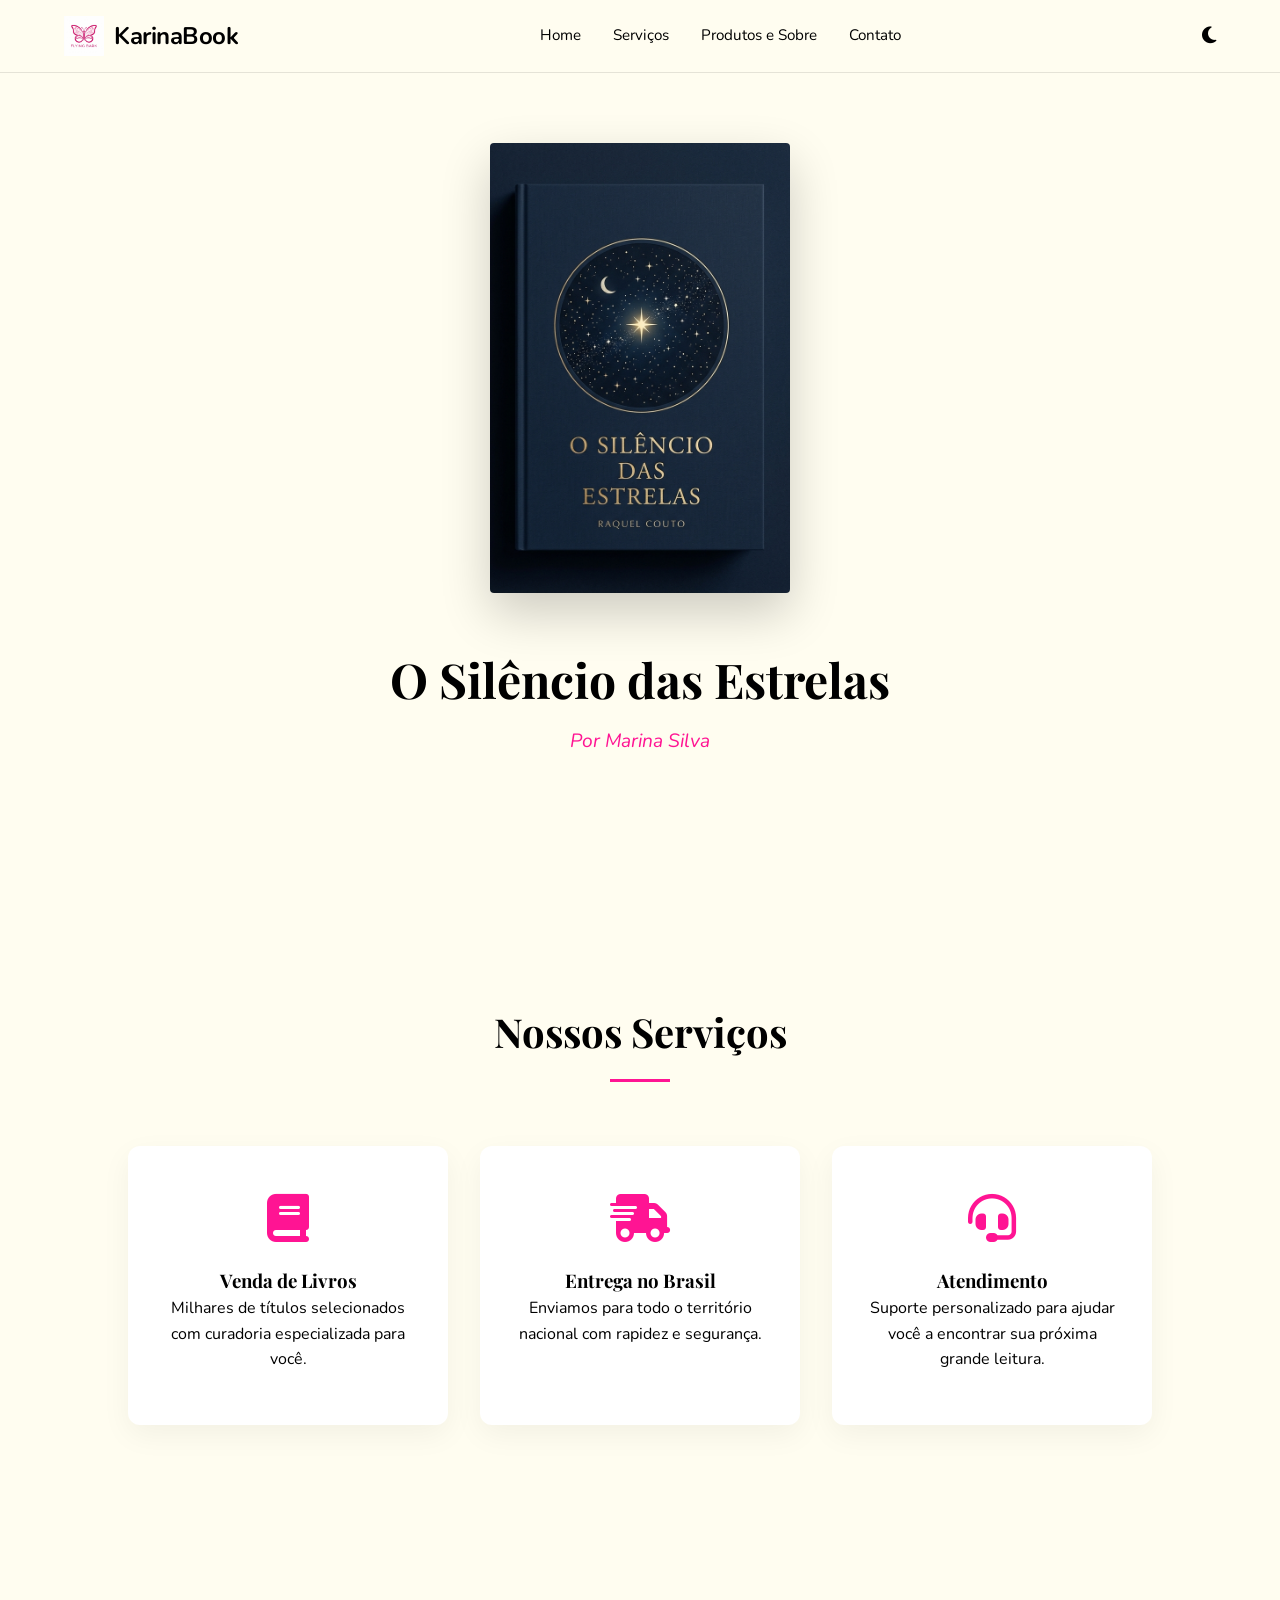
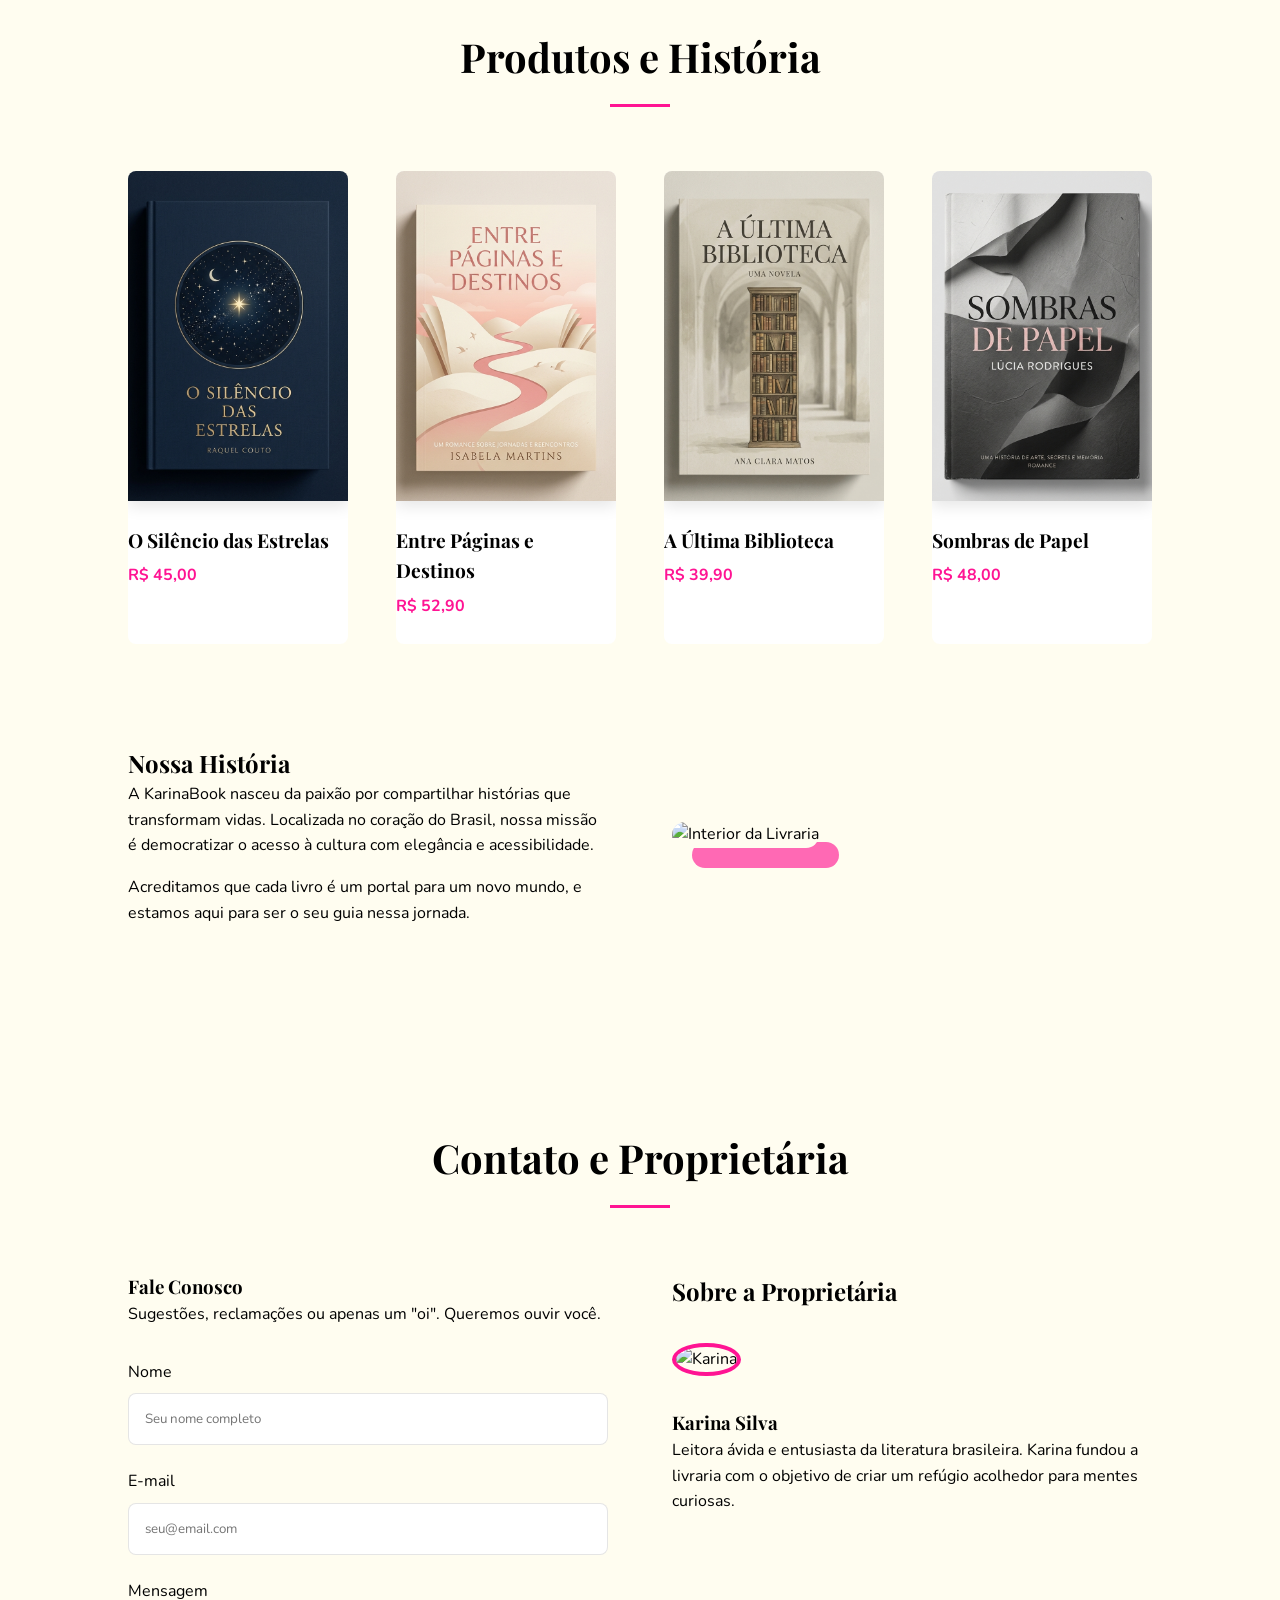
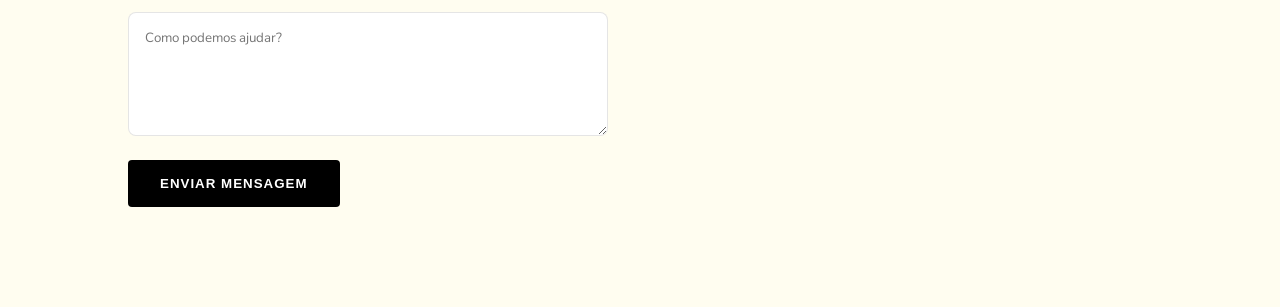
==== index.html @ b22f172f "Salvamento do site" ====
<!DOCTYPE html>
<html lang="pt-br" data-theme="light">
<head>
    <meta charset="UTF-8">
    <meta name="viewport" content="width=device-width, initial-scale=1.0">
    <title>KarinaBook | Sua Livraria Online</title>
    <meta name="description" content="KarinaBook - A livraria online mais elegante e acessível do Brasil. Navegação intuitiva, design moderno e as melhores leituras.">
    <link rel="stylesheet" href="style.css">
    <!-- Font Awesome for icons -->
    <link rel="stylesheet" href="https://cdnjs.cloudflare.com/ajax/libs/font-awesome/6.4.0/css/all.min.css">
</head>
<body>

    <header>
        <div class="logo">
            <img src="images/logo.png" alt="KarinaBook Logo">
            <span>KarinaBook</span>
        </div>
        
        <nav>
            <ul>
                <li><a href="#home">Home</a></li>
                <li><a href="#servicos">Serviços</a></li>
                <li><a href="#produtos">Produtos e Sobre</a></li>
                <li><a href="#contato">Contato</a></li>
            </ul>
        </nav>

        <div class="nav-controls">
            <button id="theme-toggle" title="Alternar Modo Escuro/Claro">
                <i class="fas fa-moon"></i>
            </button>
            <button class="mobile-menu-btn">
                <i class="fas fa-bars"></i>
            </button>
        </div>
    </header>

    <main>
        <!-- Home / Hero Section -->
        <section id="home" class="hero">
            <div class="showcase-container">
                <div class="book-3d" id="book-element">
                    <div class="book-face front">
                        <img src="images/book1.png" alt="Livro em Destaque" id="showcase-img">
                    </div>
                    <div class="book-face back">
                        <!-- Shared back image or same as front -->
                        <img src="images/book1.png" alt="Parte de trás do livro" id="showcase-img-back">
                    </div>
                </div>
            </div>
            <div class="book-info" id="book-info">
                <h1 id="book-title">O Silêncio das Estrelas</h1>
                <p id="book-author">Por Marina Silva</p>
            </div>
        </section>

        <!-- Services Section -->
        <section id="servicos">
            <h2 class="section-title">Nossos Serviços</h2>
            <div class="services-grid">
                <div class="service-card">
                    <i class="fas fa-book"></i>
                    <h3>Venda de Livros</h3>
                    <p>Milhares de títulos selecionados com curadoria especializada para você.</p>
                </div>
                <div class="service-card">
                    <i class="fas fa-truck-fast"></i>
                    <h3>Entrega no Brasil</h3>
                    <p>Enviamos para todo o território nacional com rapidez e segurança.</p>
                </div>
                <div class="service-card">
                    <i class="fas fa-headset"></i>
                    <h3>Atendimento</h3>
                    <p>Suporte personalizado para ajudar você a encontrar sua próxima grande leitura.</p>
                </div>
            </div>
        </section>

        <!-- Products & About Section -->
        <section id="produtos">
            <h2 class="section-title">Produtos e História</h2>
            
            <div class="products-grid">
                <div class="product-card">
                    <div class="product-img">
                        <img src="images/book1.png" alt="Livro 1">
                    </div>
                    <div class="product-details">
                        <h3>O Silêncio das Estrelas</h3>
                        <p class="price">R$ 45,00</p>
                    </div>
                </div>
                <div class="product-card">
                    <div class="product-img">
                        <img src="images/book2.png" alt="Livro 2">
                    </div>
                    <div class="product-details">
                        <h3>Entre Páginas e Destinos</h3>
                        <p class="price">R$ 52,90</p>
                    </div>
                </div>
                <div class="product-card">
                    <div class="product-img">
                        <img src="images/book3.png" alt="Livro 3">
                    </div>
                    <div class="product-details">
                        <h3>A Última Biblioteca</h3>
                        <p class="price">R$ 39,90</p>
                    </div>
                </div>
                <div class="product-card">
                    <div class="product-img">
                        <img src="images/book4.png" alt="Livro 4">
                    </div>
                    <div class="product-details">
                        <h3>Sombras de Papel</h3>
                        <p class="price">R$ 48,00</p>
                    </div>
                </div>
            </div>

            <div class="about-container" style="margin-top: 100px;">
                <div class="about-text">
                    <h2 class="heading-font">Nossa História</h2>
                    <p>A KarinaBook nasceu da paixão por compartilhar histórias que transformam vidas. Localizada no coração do Brasil, nossa missão é democratizar o acesso à cultura com elegância e acessibilidade.</p>
                    <p style="margin-top: 1rem;">Acreditamos que cada livro é um portal para um novo mundo, e estamos aqui para ser o seu guia nessa jornada.</p>
                </div>
                <div class="about-img">
                    <img src="https://images.unsplash.com/photo-1507842217343-583bb7270b66?auto=format&fit=crop&q=80&w=800" alt="Interior da Livraria">
                </div>
            </div>
        </section>

        <!-- Contact Section -->
        <section id="contato">
            <h2 class="section-title">Contato e Proprietária</h2>
            <div class="contact-container">
                <div class="contact-form">
                    <h3>Fale Conosco</h3>
                    <p style="margin-bottom: 2rem;">Sugestões, reclamações ou apenas um "oi". Queremos ouvir você.</p>
                    <form action="#">
                        <div class="form-group">
                            <label for="name">Nome</label>
                            <input type="text" id="name" placeholder="Seu nome completo" required>
                        </div>
                        <div class="form-group">
                            <label for="email">E-mail</label>
                            <input type="email" id="email" placeholder="seu@email.com" required>
                        </div>
                        <div class="form-group">
                            <label for="message">Mensagem</label>
                            <textarea id="message" rows="5" placeholder="Como podemos ajudar?" required></textarea>
                        </div>
                        <button type="submit" class="btn-submit">Enviar Mensagem</button>
                    </form>
                </div>
                <div class="owner-bio">
                    <h2 class="heading-font">Sobre a Proprietária</h2>
                    <div style="margin: 2rem 0;">
                        <img src="https://images.unsplash.com/photo-1494790108377-be9c29b29330?auto=format&fit=crop&q=80&w=300" alt="Karina" style="width: 150px; height: 150px; border-radius: 50%; object-fit: cover; border: 4px solid var(--primary-pink);">
                    </div>
                    <h3>Karina Silva</h3>
                    <p>Leitora ávida e entusiasta da literatura brasileira. Karina fundou a livraria com o objetivo de criar um refúgio acolhedor para mentes curiosas.</p>
                </div>
            </div>
        </section>
    </main>

    <!-- Mobile Navigation Bottom -->
    <nav class="mobile-nav-bottom">
        <ul>
            <li><a href="#home"><i class="fas fa-home"></i><span>Home</span></a></li>
            <li><a href="#servicos"><i class="fas fa-concierge-bell"></i><span>Serviços</span></a></li>
            <li><a href="#produtos"><i class="fas fa-shopping-bag"></i><span>Produtos</span></a></li>
            <li><a href="#contato"><i class="fas fa-envelope"></i><span>Contato</span></a></li>
        </ul>
    </nav>

    <script src="script.js"></script>
</body>
</html>
---- style.css ----
@import url('https://fonts.googleapis.com/css2?family=Nunito:wght@300;400;600;700&family=Playfair+Display:ital,wght@0,400;0,700;1,400&display=swap');

:root {
    /* Light Theme (Default) */
    --bg-color: #FFFDF0;
    --text-color: #000000;
    --primary-pink: #FF1493;
    --secondary-pink: #FF69B4;
    --accent-color: var(--primary-pink);
    --card-bg: #ffffff;
    --nav-bg: rgba(255, 253, 240, 0.9);
    --border-color: rgba(0, 0, 0, 0.1);
    
    --font-heading: 'Playfair Display', serif;
    --font-body: 'Nunito', sans-serif;
    
    --transition-speed: 0.3s;
}

[data-theme="dark"] {
    --bg-color: #121212;
    --text-color: #f5f5f5;
    --primary-pink: #FF69B4; /* Swapped or softened for dark */
    --secondary-pink: #FF1493;
    --card-bg: #1e1e1e;
    --nav-bg: rgba(18, 18, 18, 0.9);
    --border-color: rgba(255, 255, 255, 0.1);
}

* {
    margin: 0;
    padding: 0;
    box-sizing: border-box;
}

html {
    scroll-behavior: smooth;
}

body {
    background-color: var(--bg-color);
    color: var(--text-color);
    font-family: var(--font-body);
    transition: background-color var(--transition-speed), color var(--transition-speed);
    line-height: 1.6;
    overflow-x: hidden;
}

h1, h2, h3, .heading-font {
    font-family: var(--font-heading);
}

a {
    text-decoration: none;
    color: inherit;
    transition: color var(--transition-speed);
}

ul {
    list-style: none;
}

/* Header & Navigation */
header {
    position: fixed;
    top: 0;
    left: 0;
    width: 100%;
    z-index: 1000;
    background-color: var(--nav-bg);
    backdrop-filter: blur(10px);
    border-bottom: 1px solid var(--border-color);
    display: flex;
    justify-content: space-between;
    align-items: center;
    padding: 1rem 5%;
}

.logo {
    display: flex;
    align-items: center;
    gap: 10px;
}

.logo img {
    height: 40px;
}

.logo span {
    font-size: 1.5rem;
    font-weight: 700;
    letter-spacing: -0.5px;
}

nav ul {
    display: flex;
    gap: 2rem;
}

nav ul li a {
    font-size: 0.95rem;
    font-weight: 400;
    position: relative;
}

nav ul li a::after {
    content: '';
    position: absolute;
    bottom: -5px;
    left: 0;
    width: 0;
    height: 2px;
    background-color: var(--primary-pink);
    transition: width var(--transition-speed);
}

nav ul li a:hover {
    color: var(--primary-pink);
}

nav ul li a:hover::after {
    width: 100%;
}

.nav-controls {
    display: flex;
    align-items: center;
    gap: 1.5rem;
}

#theme-toggle {
    background: none;
    border: none;
    cursor: pointer;
    font-size: 1.2rem;
    color: var(--text-color);
    display: flex;
    align-items: center;
    justify-content: center;
    transition: transform 0.3s;
}

#theme-toggle:hover {
    transform: rotate(20deg);
}

/* Hero Section / 360 Showcase */
.hero {
    height: 100vh;
    display: flex;
    flex-direction: column;
    justify-content: center;
    align-items: center;
    padding: 0 5%;
    position: relative;
    overflow: hidden;
}

.showcase-container {
    perspective: 1200px;
    width: 300px;
    height: 450px;
    position: relative;
    margin-bottom: 3rem;
    display: flex;
    justify-content: center;
    align-items: center;
}

.book-3d {
    width: 100%;
    height: 100%;
    position: relative;
    transform-style: preserve-3d;
    transition: transform 4s cubic-bezier(0.4, 0, 0.2, 1);
}

.book-3d.rotating {
    transform: rotateY(360deg);
}

.book-face {
    position: absolute;
    width: 100%;
    height: 100%;
    backface-visibility: hidden;
    left: 0;
    top: 0;
    box-shadow: 0 20px 50px rgba(0,0,0,0.2);
    border-radius: 4px;
    overflow: hidden;
}

.book-face.front {
    transform: rotateY(0deg);
}

.book-face.back {
    transform: rotateY(180deg);
}

.book-face img {
    width: 100%;
    height: 100%;
    object-fit: cover;
}

.book-info {
    text-align: center;
    opacity: 0;
    transform: translateY(20px);
    transition: opacity 0.8s, transform 0.8s;
}

.book-info.active {
    opacity: 1;
    transform: translateY(0);
}

.book-info h1 {
    font-size: 3rem;
    margin-bottom: 0.5rem;
}

.book-info p {
    font-size: 1.2rem;
    font-style: italic;
    color: var(--primary-pink);
}

/* Sections General */
section {
    padding: 100px 10%;
}

.section-title {
    text-align: center;
    font-size: 2.5rem;
    margin-bottom: 4rem;
    position: relative;
}

.section-title::after {
    content: '';
    display: block;
    width: 60px;
    height: 3px;
    background-color: var(--primary-pink);
    margin: 15px auto 0;
}

/* Services */
.services-grid {
    display: grid;
    grid-template-columns: repeat(auto-fit, minmax(280px, 1fr));
    gap: 2rem;
}

.service-card {
    background-color: var(--card-bg);
    padding: 3rem 2rem;
    text-align: center;
    border-radius: 12px;
    box-shadow: 0 10px 30px rgba(0,0,0,0.05);
    transition: transform 0.3s, box-shadow 0.3s;
    border-bottom: 4px solid transparent;
}

.service-card:hover {
    transform: translateY(-10px);
    border-color: var(--primary-pink);
    box-shadow: 0 20px 40px rgba(0,0,0,0.1);
}

.service-card i {
    font-size: 3rem;
    color: var(--primary-pink);
    margin-bottom: 1.5rem;
}

/* Products */
.products-grid {
    display: grid;
    grid-template-columns: repeat(auto-fit, minmax(220px, 1fr));
    gap: 3rem;
}

.product-card {
    background-color: var(--card-bg);
    border-radius: 8px;
    overflow: hidden;
    transition: transform 0.3s;
}

.product-card:hover {
    transform: scale(1.03);
}

.product-img {
    aspect-ratio: 2/3;
    overflow: hidden;
    box-shadow: 0 5px 15px rgba(0,0,0,0.1);
}

.product-img img {
    width: 100%;
    height: 100%;
    object-fit: cover;
}

.product-details {
    padding: 1.5rem 0;
}

.product-details h3 {
    font-size: 1.2rem;
    margin-bottom: 0.5rem;
}

.product-details .price {
    font-weight: 700;
    color: var(--primary-pink);
}

/* About & Bio */
.about-container {
    display: flex;
    align-items: center;
    gap: 4rem;
    flex-wrap: wrap;
}

.about-text {
    flex: 1;
    min-width: 300px;
}

.about-img {
    flex: 1;
    min-width: 300px;
}

.about-img img {
    width: 100%;
    border-radius: 20px;
    box-shadow: 20px 20px 0 var(--secondary-pink);
}

/* Contact */
.contact-container {
    display: grid;
    grid-template-columns: 1fr 1fr;
    gap: 4rem;
}

form {
    display: flex;
    flex-direction: column;
    gap: 1.5rem;
}

.form-group {
    display: flex;
    flex-direction: column;
    gap: 0.5rem;
}

input, textarea {
    padding: 1rem;
    border: 1px solid var(--border-color);
    background-color: var(--card-bg);
    color: var(--text-color);
    border-radius: 8px;
    font-family: inherit;
    transition: border-color 0.3s;
}

input:focus, textarea:focus {
    outline: none;
    border-color: var(--primary-pink);
}

.btn-submit {
    background-color: #000;
    color: #fff;
    padding: 1rem 2rem;
    border: none;
    border-radius: 4px;
    cursor: pointer;
    font-weight: 600;
    text-transform: uppercase;
    letter-spacing: 1px;
    transition: background-color 0.3s;
    align-self: flex-start;
}

[data-theme="dark"] .btn-submit {
    background-color: var(--primary-pink);
}

.btn-submit:hover {
    background-color: var(--primary-pink);
}

/* Mobile Nav */
.mobile-menu-btn {
    display: none;
    background: none;
    border: none;
    font-size: 1.5rem;
    color: var(--text-color);
    cursor: pointer;
}

.mobile-nav-bottom {
    display: none;
    position: fixed;
    bottom: 0;
    left: 0;
    width: 100%;
    background-color: var(--nav-bg);
    backdrop-filter: blur(10px);
    border-top: 1px solid var(--border-color);
    z-index: 1000;
    padding: 0.8rem 0;
}

.mobile-nav-bottom ul {
    display: flex;
    justify-content: space-around;
    align-items: center;
}

.mobile-nav-bottom ul li a {
    display: flex;
    flex-direction: column;
    align-items: center;
    font-size: 0.7rem;
    gap: 4px;
}

.mobile-nav-bottom ul li a i {
    font-size: 1.2rem;
}

@media (max-width: 768px) {
    header {
        padding: 0.8rem 5%;
    }
    
    nav {
        display: none;
    }
    
    .mobile-menu-btn {
        display: block;
    }
    
    .mobile-nav-bottom {
        display: block;
    }
    
    section {
        padding: 60px 5%;
    }
    
    .section-title {
        font-size: 2rem;
    }
    
    .hero {
        padding-bottom: 100px;
    }
    
    .book-info h1 {
        font-size: 2rem;
    }
    
    .contact-container {
        grid-template-columns: 1fr;
    }
}
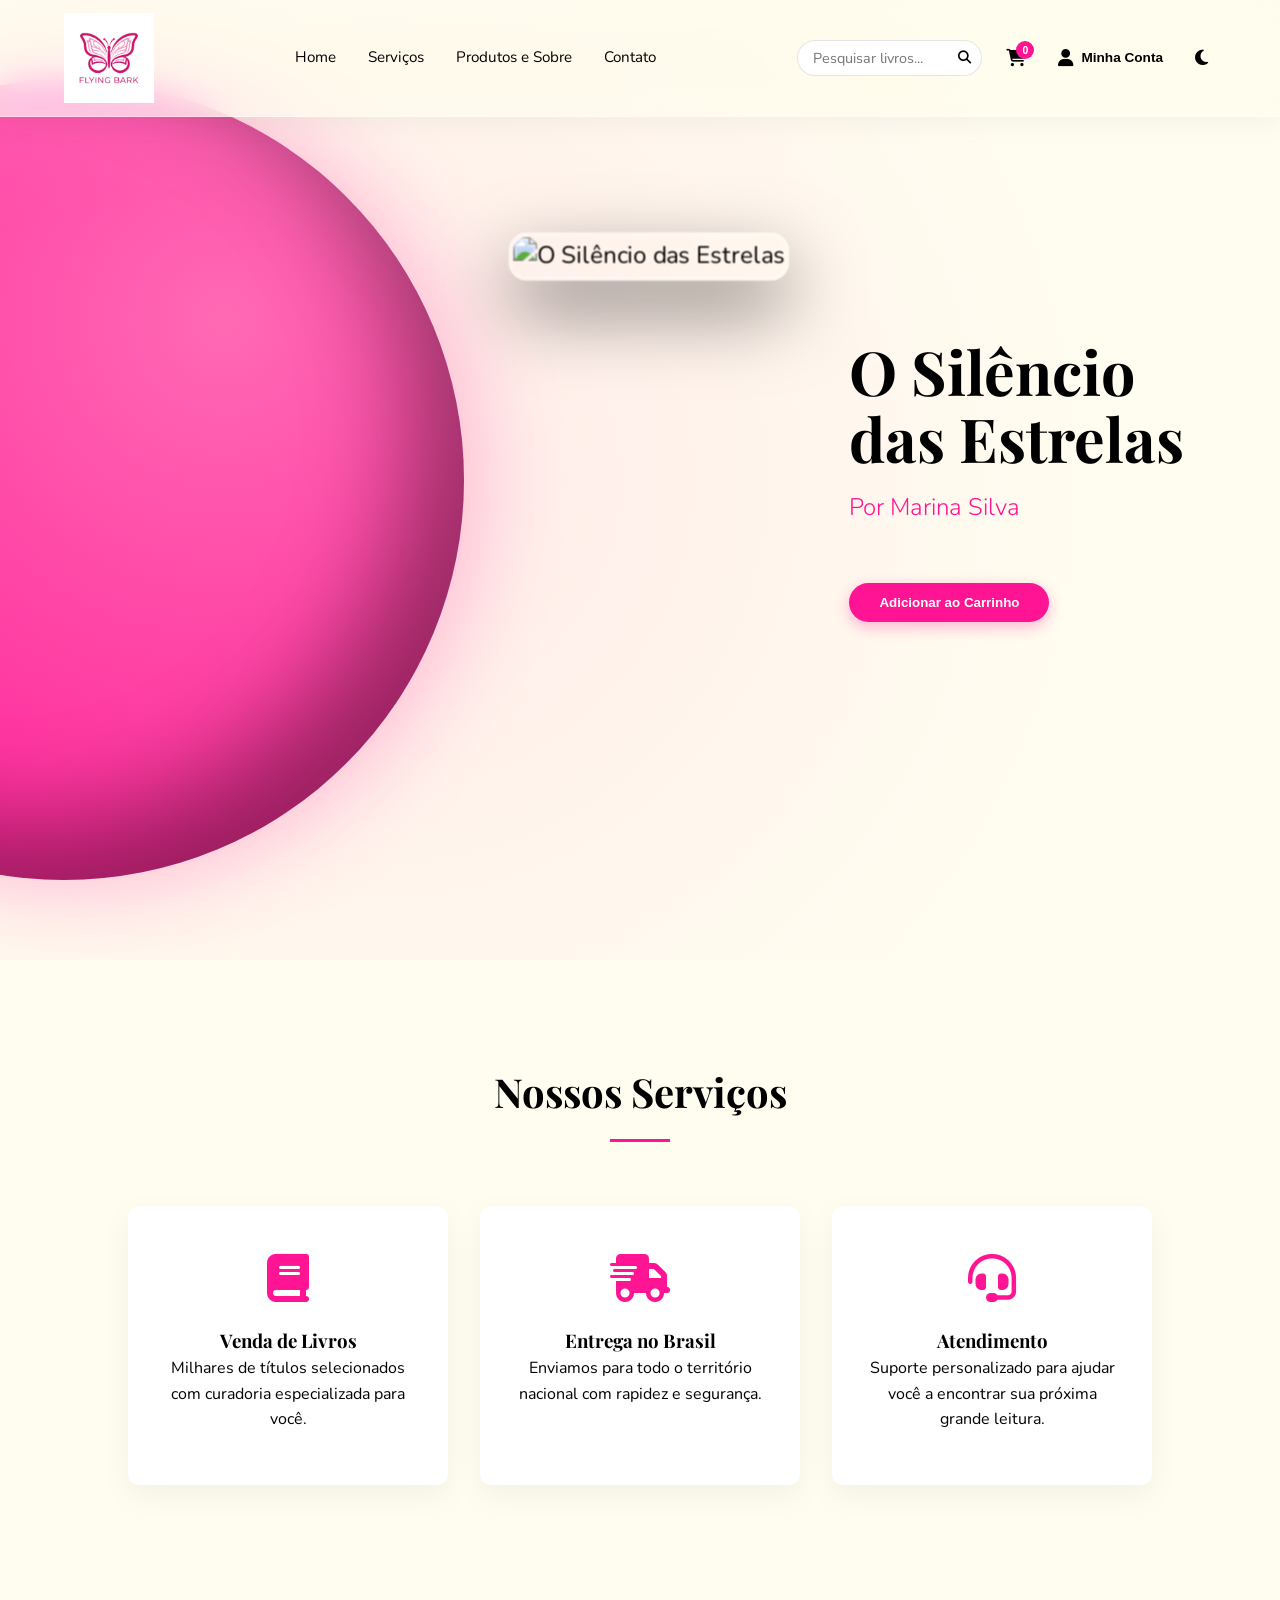
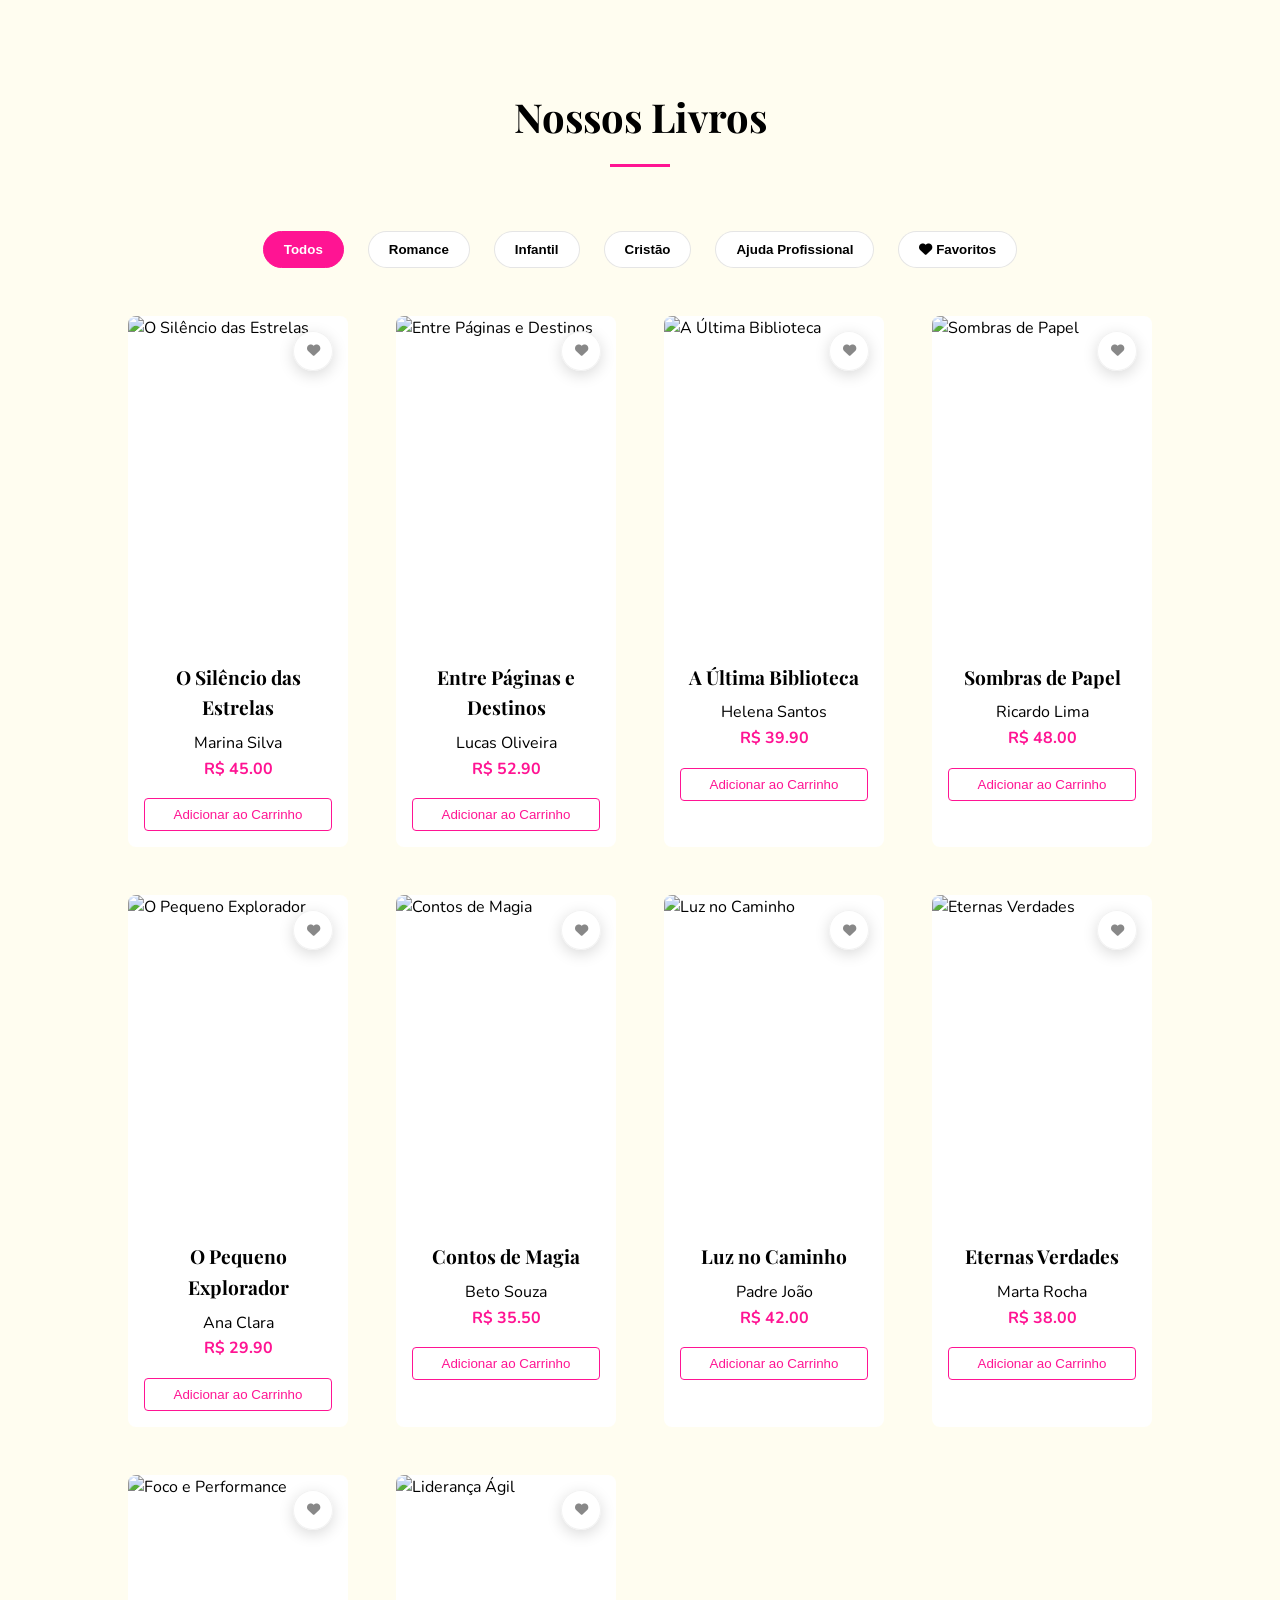
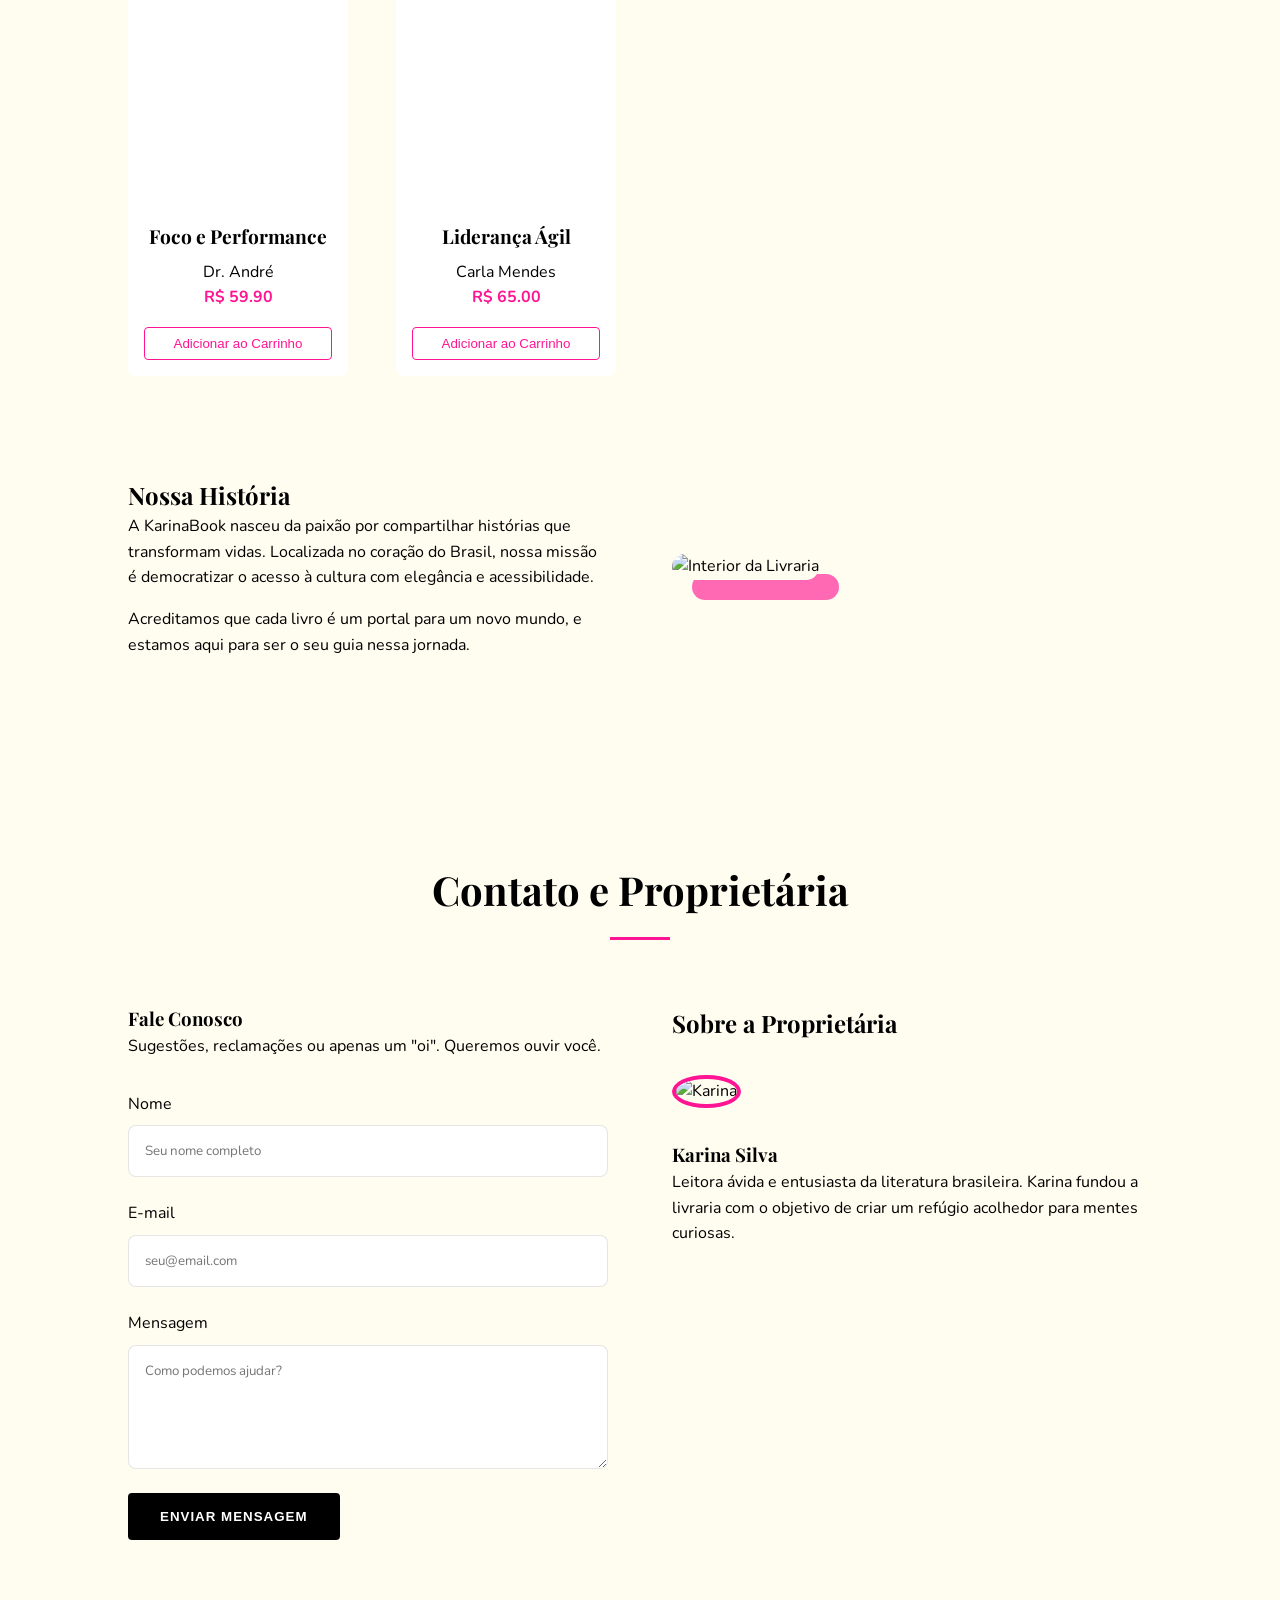
==== commit a9816a47: "Atualização de detalhes do site" ====
--- a/index.html
+++ b/index.html
@@ -12,10 +12,9 @@
 <body>
 
     <header>
-        <div class="logo">
+        <a href="#home" class="logo">
             <img src="images/logo.png" alt="KarinaBook Logo">
-            <span>KarinaBook</span>
-        </div>
+        </a>
         
         <nav>
             <ul>
@@ -27,6 +26,18 @@
         </nav>
 
         <div class="nav-controls">
+            <div class="search-box">
+                <input type="text" id="search-input" placeholder="Pesquisar livros...">
+                <button id="search-btn"><i class="fas fa-search"></i></button>
+            </div>
+            <button id="cart-toggle" title="Carrinho">
+                <i class="fas fa-shopping-cart"></i>
+                <span class="cart-count">0</span>
+            </button>
+            <button id="user-toggle" title="Minha Conta">
+                <i class="fas fa-user"></i>
+                <span class="user-text">Minha Conta</span>
+            </button>
             <button id="theme-toggle" title="Alternar Modo Escuro/Claro">
                 <i class="fas fa-moon"></i>
             </button>
@@ -39,20 +50,21 @@
     <main>
         <!-- Home / Hero Section -->
         <section id="home" class="hero">
-            <div class="showcase-container">
-                <div class="book-3d" id="book-element">
-                    <div class="book-face front">
-                        <img src="images/book1.png" alt="Livro em Destaque" id="showcase-img">
+            <div class="hero-container">
+                <div class="hero-visual">
+                    <div class="orbital-container">
+                        <div class="hero-sphere"></div>
+                        <!-- Books will be injected here via JavaScript -->
                     </div>
-                    <div class="book-face back">
-                        <!-- Shared back image or same as front -->
-                        <img src="images/book1.png" alt="Parte de trás do livro" id="showcase-img-back">
+                </div>
+                
+                <div class="hero-content">
+                    <div class="book-info" id="book-info">
+                        <h1 id="book-title">O Silêncio das Estrelas</h1>
+                        <p id="book-author">Por Marina Silva</p>
+                        <button class="btn-buy-hero">Adicionar ao Carrinho</button>
                     </div>
                 </div>
-            </div>
-            <div class="book-info" id="book-info">
-                <h1 id="book-title">O Silêncio das Estrelas</h1>
-                <p id="book-author">Por Marina Silva</p>
             </div>
         </section>
 
@@ -78,47 +90,20 @@
             </div>
         </section>
 
-        <!-- Products & About Section -->
         <section id="produtos">
-            <h2 class="section-title">Produtos e História</h2>
+            <h2 class="section-title">Nossos Livros</h2>
             
-            <div class="products-grid">
-                <div class="product-card">
-                    <div class="product-img">
-                        <img src="images/book1.png" alt="Livro 1">
-                    </div>
-                    <div class="product-details">
-                        <h3>O Silêncio das Estrelas</h3>
-                        <p class="price">R$ 45,00</p>
-                    </div>
-                </div>
-                <div class="product-card">
-                    <div class="product-img">
-                        <img src="images/book2.png" alt="Livro 2">
-                    </div>
-                    <div class="product-details">
-                        <h3>Entre Páginas e Destinos</h3>
-                        <p class="price">R$ 52,90</p>
-                    </div>
-                </div>
-                <div class="product-card">
-                    <div class="product-img">
-                        <img src="images/book3.png" alt="Livro 3">
-                    </div>
-                    <div class="product-details">
-                        <h3>A Última Biblioteca</h3>
-                        <p class="price">R$ 39,90</p>
-                    </div>
-                </div>
-                <div class="product-card">
-                    <div class="product-img">
-                        <img src="images/book4.png" alt="Livro 4">
-                    </div>
-                    <div class="product-details">
-                        <h3>Sombras de Papel</h3>
-                        <p class="price">R$ 48,00</p>
-                    </div>
-                </div>
+            <div class="category-tabs">
+                <button class="tab-btn active" data-category="todos">Todos</button>
+                <button class="tab-btn" data-category="romance">Romance</button>
+                <button class="tab-btn" data-category="infantil">Infantil</button>
+                <button class="tab-btn" data-category="cristao">Cristão</button>
+                <button class="tab-btn" data-category="ajuda-profissional">Ajuda Profissional</button>
+                <button class="tab-btn" data-category="favoritos"><i class="fas fa-heart"></i> Favoritos</button>
+            </div>
+
+            <div class="products-grid" id="products-grid">
+                <!-- Products will be injected via JS -->
             </div>
 
             <div class="about-container" style="margin-top: 100px;">
@@ -178,6 +163,81 @@
         </ul>
     </nav>
 
+    <!-- Modals -->
+    <div id="cart-modal" class="modal">
+        <div class="modal-content">
+            <span class="close-modal">&times;</span>
+            <h2>Seu Carrinho</h2>
+            <div id="cart-items">
+                <!-- Cart items list -->
+            </div>
+            <div class="cart-total">
+                <span>Total: R$ <span id="cart-total-value">0,00</span></span>
+            </div>
+            <button id="checkout-btn" class="btn-primary">Finalizar Compra</button>
+        </div>
+    </div>
+
+    <div id="login-modal" class="modal">
+        <div class="modal-content">
+            <span class="close-modal">&times;</span>
+            <div class="login-tabs">
+                <button class="tab-btn active" data-form="login">Login</button>
+                <button class="tab-btn" data-form="register">Criar Conta</button>
+            </div>
+            <form id="login-form">
+                <div class="form-group">
+                    <label>E-mail</label>
+                    <input type="email" placeholder="seu@email.com" required>
+                </div>
+                <div class="form-group">
+                    <label>Senha</label>
+                    <input type="password" placeholder="Sua senha" required>
+                </div>
+                <button type="submit" class="btn-primary">Entrar</button>
+            </form>
+
+            <form id="register-form" style="display: none;">
+                <div class="form-group">
+                    <label>Nome Completo</label>
+                    <input type="text" placeholder="Seu nome" required>
+                </div>
+                <div class="form-group">
+                    <label>E-mail</label>
+                    <input type="email" placeholder="seu@email.com" required>
+                </div>
+                <div class="form-group">
+                    <label>Senha</label>
+                    <input type="password" placeholder="Crie uma senha" required>
+                </div>
+                <button type="submit" class="btn-primary">Cadastrar</button>
+            </form>
+        </div>
+    </div>
+
+    <div id="checkout-modal" class="modal">
+        <div class="modal-content">
+            <span class="close-modal">&times;</span>
+            <h2>Finalizar Compra</h2>
+            <div class="payment-methods">
+                <h3>Escolha o método de pagamento:</h3>
+                <div class="method-option">
+                    <label><input type="radio" name="payment" value="credit" checked> Cartão de Crédito</label>
+                </div>
+                <div class="method-option">
+                    <label><input type="radio" name="payment" value="debit"> Cartão de Débito</label>
+                </div>
+                <div class="method-option">
+                    <label><input type="radio" name="payment" value="pix"> Pix</label>
+                </div>
+                <div class="method-option">
+                    <label><input type="radio" name="payment" value="boleto"> Boleto</label>
+                </div>
+            </div>
+            <button id="confirm-payment" class="btn-primary">Confirmar Pagamento</button>
+        </div>
+    </div>
+
     <script src="script.js"></script>
 </body>
 </html>
--- a/style.css
+++ b/style.css
@@ -18,13 +18,22 @@
 }
 
 [data-theme="dark"] {
-    --bg-color: #121212;
+    --bg-color: #000000;
     --text-color: #f5f5f5;
     --primary-pink: #FF69B4; /* Swapped or softened for dark */
     --secondary-pink: #FF1493;
-    --card-bg: #1e1e1e;
-    --nav-bg: rgba(18, 18, 18, 0.9);
-    --border-color: rgba(255, 255, 255, 0.1);
+    --card-bg: #121212;
+    --nav-bg: rgba(0, 0, 0, 0.9);
+    --border-color: rgba(255, 255, 255, 0.15);
+}
+
+[data-theme="dark"] body {
+    background-image: none;
+}
+
+[data-theme="dark"] .logo img {
+    mix-blend-mode: normal;
+    filter: invert(1) grayscale(1) brightness(2); /* Makes the whole logo white and background black */
 }
 
 * {
@@ -39,6 +48,7 @@
 
 body {
     background-color: var(--bg-color);
+    background-image: url('https://www.transparenttextures.com/patterns/natural-paper.png'); /* Subtle paper texture */
     color: var(--text-color);
     font-family: var(--font-body);
     transition: background-color var(--transition-speed), color var(--transition-speed);
@@ -67,29 +77,49 @@
     left: 0;
     width: 100%;
     z-index: 1000;
-    background-color: var(--nav-bg);
-    backdrop-filter: blur(10px);
-    border-bottom: 1px solid var(--border-color);
+    background: rgba(255, 253, 240, 0.7); /* Translucent */
+    backdrop-filter: blur(15px) saturate(180%);
+    -webkit-backdrop-filter: blur(15px) saturate(180%);
+    border-bottom: 1px solid rgba(255, 255, 255, 0.3);
     display: flex;
     justify-content: space-between;
     align-items: center;
-    padding: 1rem 5%;
+    padding: 0.8rem 5%;
+    box-shadow: 0 4px 30px rgba(0, 0, 0, 0.05);
+}
+
+[data-theme="dark"] header {
+    background: rgba(20, 20, 20, 0.95);
+    border-bottom: 2px solid var(--primary-pink);
+    box-shadow: 0 10px 30px rgba(0, 0, 0, 0.5);
 }
 
 .logo {
     display: flex;
     align-items: center;
-    gap: 10px;
+    gap: 15px;
+    z-index: 1001;
+    position: relative;
+    cursor: pointer;
+    min-width: max-content;
+    text-decoration: none;
 }
 
 .logo img {
-    height: 40px;
+    height: 90px; /* Even larger logo */
+    mix-blend-mode: multiply;
+    transition: transform 0.3s;
+}
+
+.logo:hover img {
+    transform: scale(1.05);
 }
 
 .logo span {
-    font-size: 1.5rem;
-    font-weight: 700;
-    letter-spacing: -0.5px;
+    font-size: 1.8rem;
+    font-weight: 800;
+    letter-spacing: -1px;
+    color: var(--primary-pink);
 }
 
 nav ul {
@@ -125,107 +155,246 @@
 .nav-controls {
     display: flex;
     align-items: center;
-    gap: 1.5rem;
-}
-
-#theme-toggle {
+    gap: 1rem;
+}
+
+.search-box {
+    display: flex;
+    align-items: center;
+    background: var(--card-bg);
+    border: 1px solid var(--border-color);
+    border-radius: 20px;
+    padding: 2px 10px;
+    transition: all 0.3s;
+}
+
+.search-box:focus-within {
+    border-color: var(--primary-pink);
+    box-shadow: 0 0 10px rgba(255, 20, 147, 0.2);
+}
+
+.search-box input {
+    border: none;
+    background: none;
+    padding: 5px;
+    font-size: 0.9rem;
+    width: 150px;
+    color: var(--text-color);
+}
+
+.search-box input:focus {
+    outline: none;
+}
+
+.search-box button {
     background: none;
     border: none;
-    cursor: pointer;
-    font-size: 1.2rem;
     color: var(--text-color);
+    cursor: pointer;
+}
+
+#cart-toggle, #user-toggle, #theme-toggle {
+    background: none;
+    border: none;
+    cursor: pointer;
+    font-size: 1.1rem;
+    color: var(--text-color);
     display: flex;
     align-items: center;
     justify-content: center;
-    transition: transform 0.3s;
-}
-
-#theme-toggle:hover {
-    transform: rotate(20deg);
-}
-
-/* Hero Section / 360 Showcase */
+    position: relative;
+    padding: 8px;
+    border-radius: 50%;
+    transition: background 0.3s, transform 0.3s;
+}
+
+#cart-toggle:hover, #user-toggle:hover, #theme-toggle:hover {
+    background: rgba(255, 20, 147, 0.1);
+    transform: translateY(-2px);
+}
+
+.cart-count {
+    position: absolute;
+    top: 0;
+    right: 0;
+    background: var(--primary-pink);
+    color: white;
+    font-size: 0.65rem;
+    min-width: 18px;
+    height: 18px;
+    border-radius: 50%;
+    display: flex;
+    align-items: center;
+    justify-content: center;
+    font-weight: 700;
+}
+
+.user-text {
+    font-size: 0.85rem;
+    margin-left: 8px;
+    font-weight: 600;
+}
+
+@media (max-width: 768px) {
+    .user-text { display: none; }
+    .search-box input { width: 100px; }
+}
+
+/* Hero Section / 360 Orbital Animation */
 .hero {
-    height: 100vh;
+    min-height: 100vh;
+    display: flex;
+    align-items: center;
+    padding: 80px 5%;
+    overflow: hidden;
+    background: radial-gradient(circle at 30%, rgba(255, 20, 147, 0.08) 0%, transparent 70%);
+}
+
+.hero-container {
+    width: 100%;
+    max-width: 1400px;
+    margin: 0 auto;
+    display: grid;
+    grid-template-columns: 1.2fr 1fr !important;
+    align-items: center;
+    gap: 4rem;
+    position: relative;
+    z-index: 2;
+}
+
+.hero-visual {
+    position: relative;
+    height: 800px;
+    display: flex;
+    justify-content: center;
+    align-items: center;
+}
+
+.orbital-container {
+    perspective: 2500px;
+    width: 100%;
+    height: 100%;
+    position: relative;
+    display: flex;
+    justify-content: center;
+    align-items: center;
+    transform-style: preserve-3d;
+}
+
+.orbital-center {
+    width: 150px;
+    height: 150px;
+    position: absolute;
+    z-index: 10;
+    display: flex;
+    justify-content: center;
+    align-items: center;
+}
+
+.center-logo {
+    width: 100%;
+    mix-blend-mode: multiply;
+}
+
+@keyframes pulse {
+    0%, 100% { transform: scale(1); opacity: 0.8; }
+    50% { transform: scale(1.1); opacity: 1; }
+}
+
+/* The 800px hemisphere is defined at the end of the file in the modernized visuals section */
+
+.orbital-item {
+    position: absolute;
+    width: 220px;
+    height: 330px;
+    transform-style: preserve-3d;
+    transition: all 2.2s cubic-bezier(0.4, 0, 0.2, 1); /* Smoother, more majestic motion */
+    cursor: pointer;
+    opacity: 0;
+    pointer-events: none;
+    z-index: 10;
+}
+
+/* Chegando por cima (Contornando a esfera) */
+.orbital-item.state-entering {
+    transform: translate3d(-100px, -1000px, -800px) rotateX(-50deg) scale(0.1);
+    opacity: 0;
+    z-index: 1;
+}
+
+/* Em destaque à frente (Curvando sobre a esfera) */
+.orbital-item.state-focused {
+    transform: translate3d(250px, 0, 500px) rotateX(0deg) scale(1.2);
+    opacity: 1;
+    pointer-events: auto;
+    z-index: 40;
+}
+
+/* Saindo por baixo (Refinado: Contornando por trás e para a esquerda) */
+.orbital-item.state-leaving {
+    transform: translate3d(-400px, 800px, -1200px) rotateX(40deg) rotateY(-30deg) scale(0.1);
+    opacity: 0;
+    z-index: 1;
+}
+
+.orbital-item img {
+    width: 100%;
+    height: 100%;
+    object-fit: cover;
+    border-radius: 12px;
+    box-shadow: 0 20px 50px rgba(0,0,0,0.5);
+    border: 3px solid rgba(255, 255, 255, 0.3);
+}
+
+.btn-buy-hero {
+    margin-top: 1.5rem;
+    background: var(--primary-pink);
+    color: white;
+    border: none;
+    padding: 12px 30px;
+    border-radius: 30px;
+    font-weight: 700;
+    cursor: pointer;
+    transition: all 0.3s;
+    box-shadow: 0 5px 15px rgba(255, 20, 147, 0.3);
+}
+
+.btn-buy-hero:hover {
+    transform: scale(1.05);
+    box-shadow: 0 8px 20px rgba(255, 20, 147, 0.5);
+}
+
+.hero-content {
+    padding-left: 8rem; /* Massive gap to ensure book is never 'colado' with title */
+    z-index: 5;
     display: flex;
     flex-direction: column;
     justify-content: center;
-    align-items: center;
-    padding: 0 5%;
-    position: relative;
-    overflow: hidden;
-}
-
-.showcase-container {
-    perspective: 1200px;
-    width: 300px;
-    height: 450px;
-    position: relative;
-    margin-bottom: 3rem;
-    display: flex;
-    justify-content: center;
-    align-items: center;
-}
-
-.book-3d {
-    width: 100%;
-    height: 100%;
-    position: relative;
-    transform-style: preserve-3d;
-    transition: transform 4s cubic-bezier(0.4, 0, 0.2, 1);
-}
-
-.book-3d.rotating {
-    transform: rotateY(360deg);
-}
-
-.book-face {
-    position: absolute;
-    width: 100%;
-    height: 100%;
-    backface-visibility: hidden;
-    left: 0;
-    top: 0;
-    box-shadow: 0 20px 50px rgba(0,0,0,0.2);
-    border-radius: 4px;
-    overflow: hidden;
-}
-
-.book-face.front {
-    transform: rotateY(0deg);
-}
-
-.book-face.back {
-    transform: rotateY(180deg);
-}
-
-.book-face img {
-    width: 100%;
-    height: 100%;
-    object-fit: cover;
 }
 
 .book-info {
-    text-align: center;
+    text-align: left; /* Align right on mobile */
     opacity: 0;
-    transform: translateY(20px);
+    transform: translateX(40px);
     transition: opacity 0.8s, transform 0.8s;
 }
 
 .book-info.active {
     opacity: 1;
-    transform: translateY(0);
+    transform: translateX(0);
 }
 
 .book-info h1 {
-    font-size: 3rem;
-    margin-bottom: 0.5rem;
+    font-size: 3.8rem;
+    margin-bottom: 1rem;
+    line-height: 1.1;
 }
 
 .book-info p {
-    font-size: 1.2rem;
-    font-style: italic;
+    font-size: 1.5rem;
+    font-weight: 300;
     color: var(--primary-pink);
+    margin-bottom: 2rem;
 }
 
 /* Sections General */
@@ -279,9 +448,35 @@
 }
 
 /* Products */
+/* Category Tabs */
+.category-tabs {
+    display: flex;
+    justify-content: center;
+    gap: 1.5rem;
+    margin-bottom: 3rem;
+    flex-wrap: wrap;
+}
+
+.tab-btn {
+    background: var(--card-bg);
+    border: 1px solid var(--border-color);
+    padding: 10px 20px;
+    border-radius: 20px;
+    cursor: pointer;
+    transition: all 0.3s;
+    font-weight: 600;
+    color: var(--text-color);
+}
+
+.tab-btn:hover, .tab-btn.active {
+    background: var(--primary-pink);
+    color: white;
+    border-color: var(--primary-pink);
+}
+
 .products-grid {
     display: grid;
-    grid-template-columns: repeat(auto-fit, minmax(220px, 1fr));
+    grid-template-columns: repeat(auto-fill, minmax(220px, 1fr));
     gap: 3rem;
 }
 
@@ -289,27 +484,74 @@
     background-color: var(--card-bg);
     border-radius: 8px;
     overflow: hidden;
-    transition: transform 0.3s;
+    transition: all 0.3s;
+    position: relative;
+}
+
+.fav-btn {
+    position: absolute;
+    top: 15px;
+    right: 15px;
+    background: rgba(255, 255, 255, 0.95);
+    backdrop-filter: blur(5px);
+    border: 1px solid rgba(0, 0, 0, 0.05);
+    width: 40px;
+    height: 40px;
+    border-radius: 50%;
+    display: flex;
+    align-items: center;
+    justify-content: center;
+    cursor: pointer;
+    z-index: 10;
+    transition: all 0.4s cubic-bezier(0.175, 0.885, 0.32, 1.275);
+    color: #888; /* More visible than #ccc */
+    box-shadow: 0 4px 15px rgba(0, 0, 0, 0.15);
+}
+
+.fav-btn:hover {
+    transform: scale(1.15);
+    background: #fff;
+    box-shadow: 0 8px 25px rgba(255, 20, 147, 0.25);
+    color: var(--primary-pink);
+}
+
+.fav-btn.active {
+    background: var(--primary-pink);
+    color: #fff;
+    border-color: var(--primary-pink);
+    box-shadow: 0 4px 20px rgba(255, 20, 147, 0.4);
 }
 
 .product-card:hover {
-    transform: scale(1.03);
+    transform: translateY(-5px);
+    box-shadow: 0 10px 20px rgba(0,0,0,0.1);
 }
 
 .product-img {
     aspect-ratio: 2/3;
     overflow: hidden;
-    box-shadow: 0 5px 15px rgba(0,0,0,0.1);
-}
-
-.product-img img {
-    width: 100%;
-    height: 100%;
-    object-fit: cover;
 }
 
 .product-details {
-    padding: 1.5rem 0;
+    padding: 1rem;
+    text-align: center;
+}
+
+.btn-add-cart {
+    width: 100%;
+    margin-top: 1rem;
+    background: transparent;
+    border: 1px solid var(--primary-pink);
+    color: var(--primary-pink);
+    padding: 8px;
+    border-radius: 4px;
+    cursor: pointer;
+    transition: all 0.3s;
+}
+
+.btn-add-cart:hover {
+    background: var(--primary-pink);
+    color: white;
 }
 
 .product-details h3 {
@@ -475,8 +717,199 @@
     .book-info h1 {
         font-size: 2rem;
     }
-    
-    .contact-container {
+} /* Final closing of the desktop-mobile boundary query */
+
+/* Modernized Hero Visuals & Globals */
+.hero-sphere {
+    width: 800px;
+    height: 800px;
+    background: radial-gradient(circle at 70% 30%, var(--secondary-pink), var(--primary-pink));
+    border-radius: 50%;
+    box-shadow: 
+        0 0 100px rgba(255, 20, 147, 0.3),
+        inset -50px -50px 100px rgba(0,0,0,0.4),
+        inset 50px 50px 100px rgba(255,255,255,0.1);
+    position: absolute;
+    left: -400px; /* Hemisphere effect */
+    top: 50%;
+    transform: translateY(-50%);
+    z-index: 5;
+}
+
+@keyframes pulseSphere {
+    0%, 100% { transform: translateY(-50%) scale(1); opacity: 0.9; }
+    50% { transform: translateY(-50%) scale(1.05); opacity: 1; }
+}
+
+.modal {
+    display: none;
+    position: fixed;
+    top: 0;
+    left: 0;
+    width: 100%;
+    height: 100%;
+    background: rgba(0,0,0,0.8);
+    backdrop-filter: blur(10px);
+    z-index: 10000;
+    justify-content: center;
+    align-items: center;
+    padding: 20px;
+}
+
+.modal.active {
+    display: flex;
+}
+
+.modal-content {
+    background: rgba(255, 255, 255, 0.85);
+    backdrop-filter: blur(20px);
+    -webkit-backdrop-filter: blur(20px);
+    color: var(--text-color);
+    width: 90%;
+    max-width: 500px;
+    padding: 2.5rem;
+    border-radius: 20px;
+    position: relative;
+    box-shadow: 0 25px 50px rgba(0,0,0,0.3);
+    border: 1px solid rgba(255, 255, 255, 0.4);
+}
+
+[data-theme="dark"] .modal-content {
+    background: rgba(30, 30, 30, 0.85);
+    border: 1px solid rgba(255, 255, 255, 0.1);
+}
+
+.close-modal {
+    position: absolute;
+    top: 15px;
+    right: 20px;
+    font-size: 1.5rem;
+    cursor: pointer;
+}
+
+.login-tabs {
+    display: flex;
+    gap: 1rem;
+    margin-bottom: 2rem;
+}
+
+.btn-primary {
+    background: var(--primary-pink);
+    color: white;
+    border: none;
+    padding: 12px;
+    width: 100%;
+    border-radius: 8px;
+    font-weight: 700;
+    cursor: pointer;
+    margin-top: 1.5rem;
+}
+
+/* Cart Items */
+.cart-item {
+    display: flex;
+    align-items: center;
+    gap: 1rem;
+    padding: 1rem 0;
+    border-bottom: 1px solid var(--border-color);
+}
+
+.cart-item img {
+    width: 50px;
+    height: 70px;
+    object-fit: cover;
+    border-radius: 4px;
+}
+
+.cart-item-info {
+    flex: 1;
+}
+
+.cart-item-qty {
+    display: flex;
+    align-items: center;
+    gap: 10px;
+}
+
+.qty-btn {
+    background: var(--border-color);
+    border: none;
+    width: 25px;
+    height: 25px;
+    border-radius: 50%;
+    cursor: pointer;
+}
+
+.payment-methods {
+    margin: 2rem 0;
+}
+
+.method-option {
+    padding: 1rem;
+    border: 1px solid var(--border-color);
+    margin-bottom: 0.5rem;
+    border-radius: 8px;
+    cursor: pointer;
+}
+
+.method-option:hover {
+    border-color: var(--primary-pink);
+}
+
+/* Additional Responsive Fixes */
+@media (max-width: 768px) {
+    .user-text { display: none; }
+    .search-box { display: none; }
+    
+    .hero-container {
         grid-template-columns: 1fr;
-    }
-}
+        text-align: center;
+    }
+    
+    .hero-visual {
+        height: 500px;
+    }
+    
+    .book-info {
+        text-align: center;
+        transform: translateY(30px) !important;
+    }
+    
+    .book-info.active {
+        transform: translateY(0) !important;
+    }
+    
+    .book-info h1 {
+        font-size: 2.22rem;
+    }
+    
+    /* On mobile, sphere is centered and slightly smaller */
+    .hero-sphere {
+        width: 500px;
+        height: 500px;
+        left: 50%;
+        transform: translate(-50%, -50%);
+    }
+
+    .orbital-item.state-focused {
+        transform: translate3d(0, 0, 150px) scale(1);
+    }
+}
+
+/* Magic Particles */
+.magic-particle {
+    position: absolute;
+    background: radial-gradient(circle, #fff, rgba(255, 255, 255, 0));
+    border-radius: 50%;
+    pointer-events: none;
+    z-index: 1;
+    opacity: 0;
+    animation: floatParticle 4s infinite linear;
+}
+
+@keyframes floatParticle {
+    0% { transform: translateY(0) rotate(0deg); opacity: 0; }
+    20% { opacity: 0.6; }
+    80% { opacity: 0.6; }
+    100% { transform: translateY(-100px) rotate(360deg); opacity: 0; }
+}
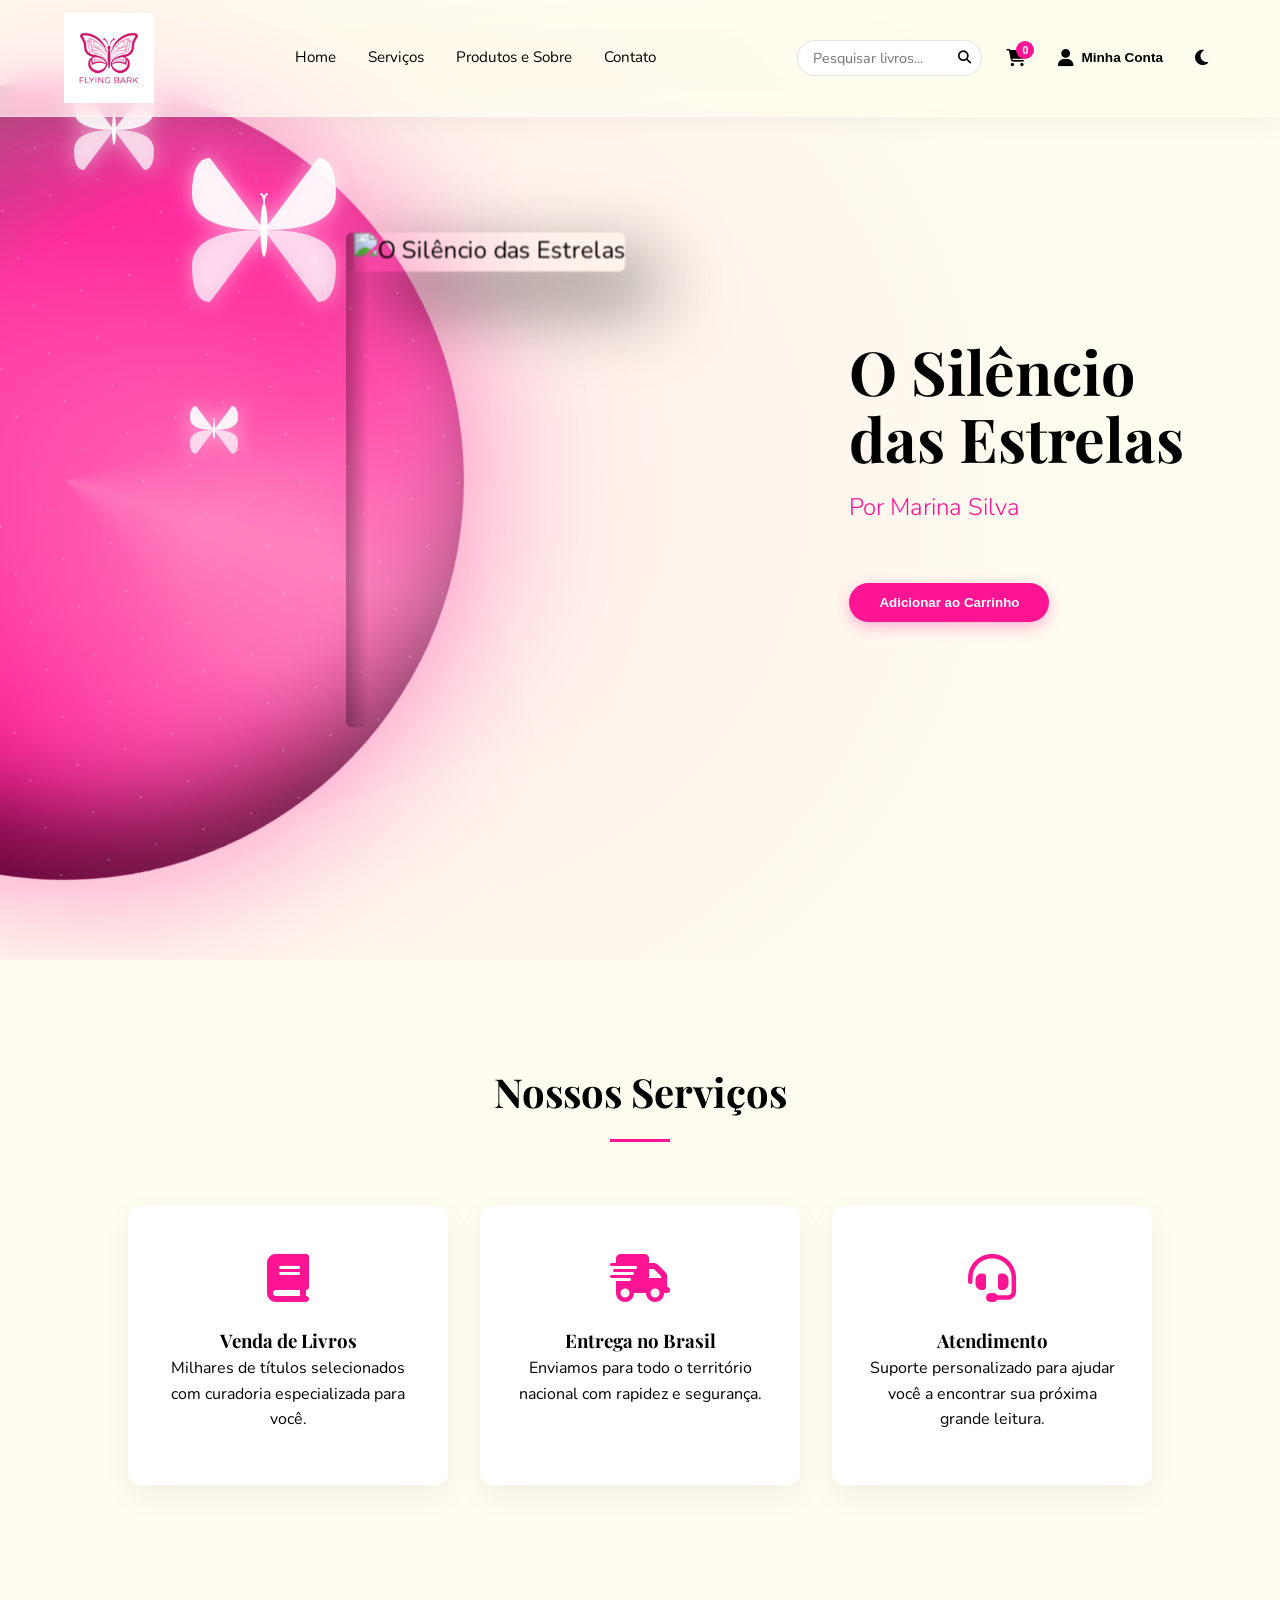
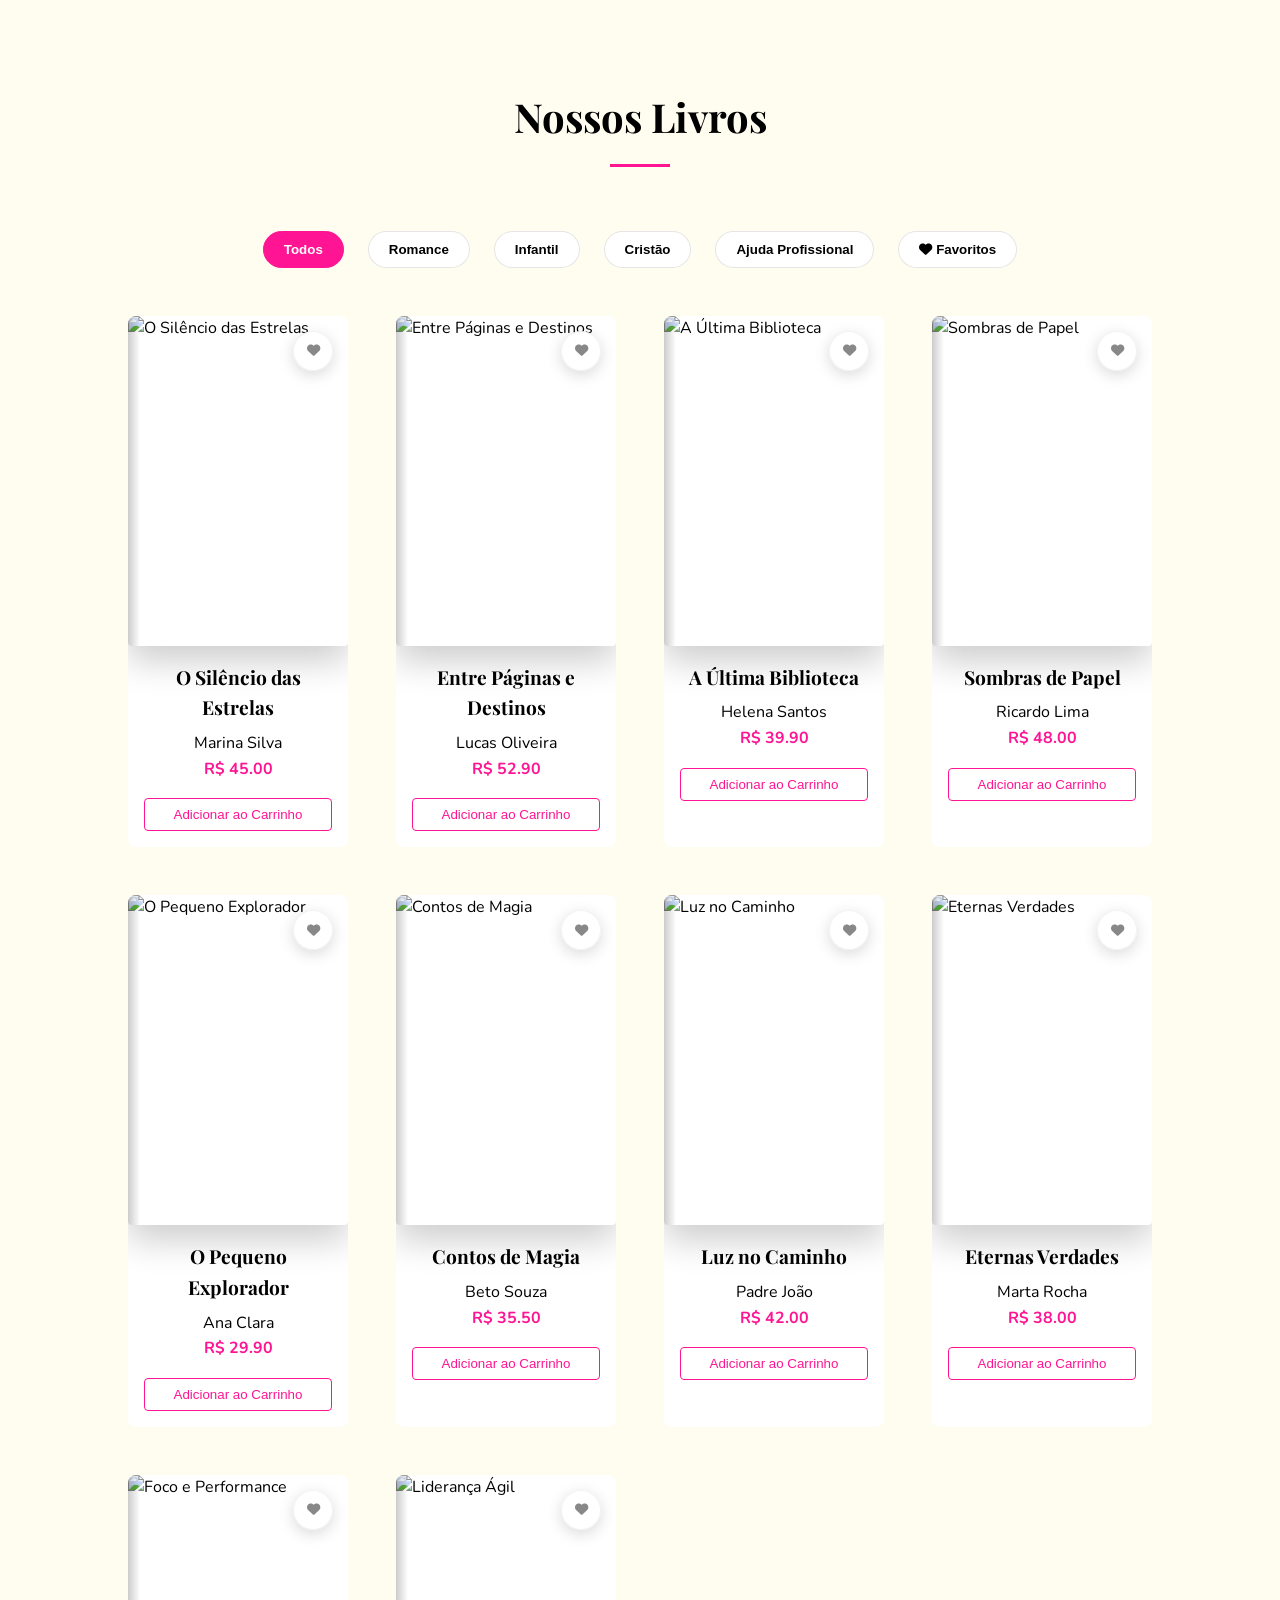
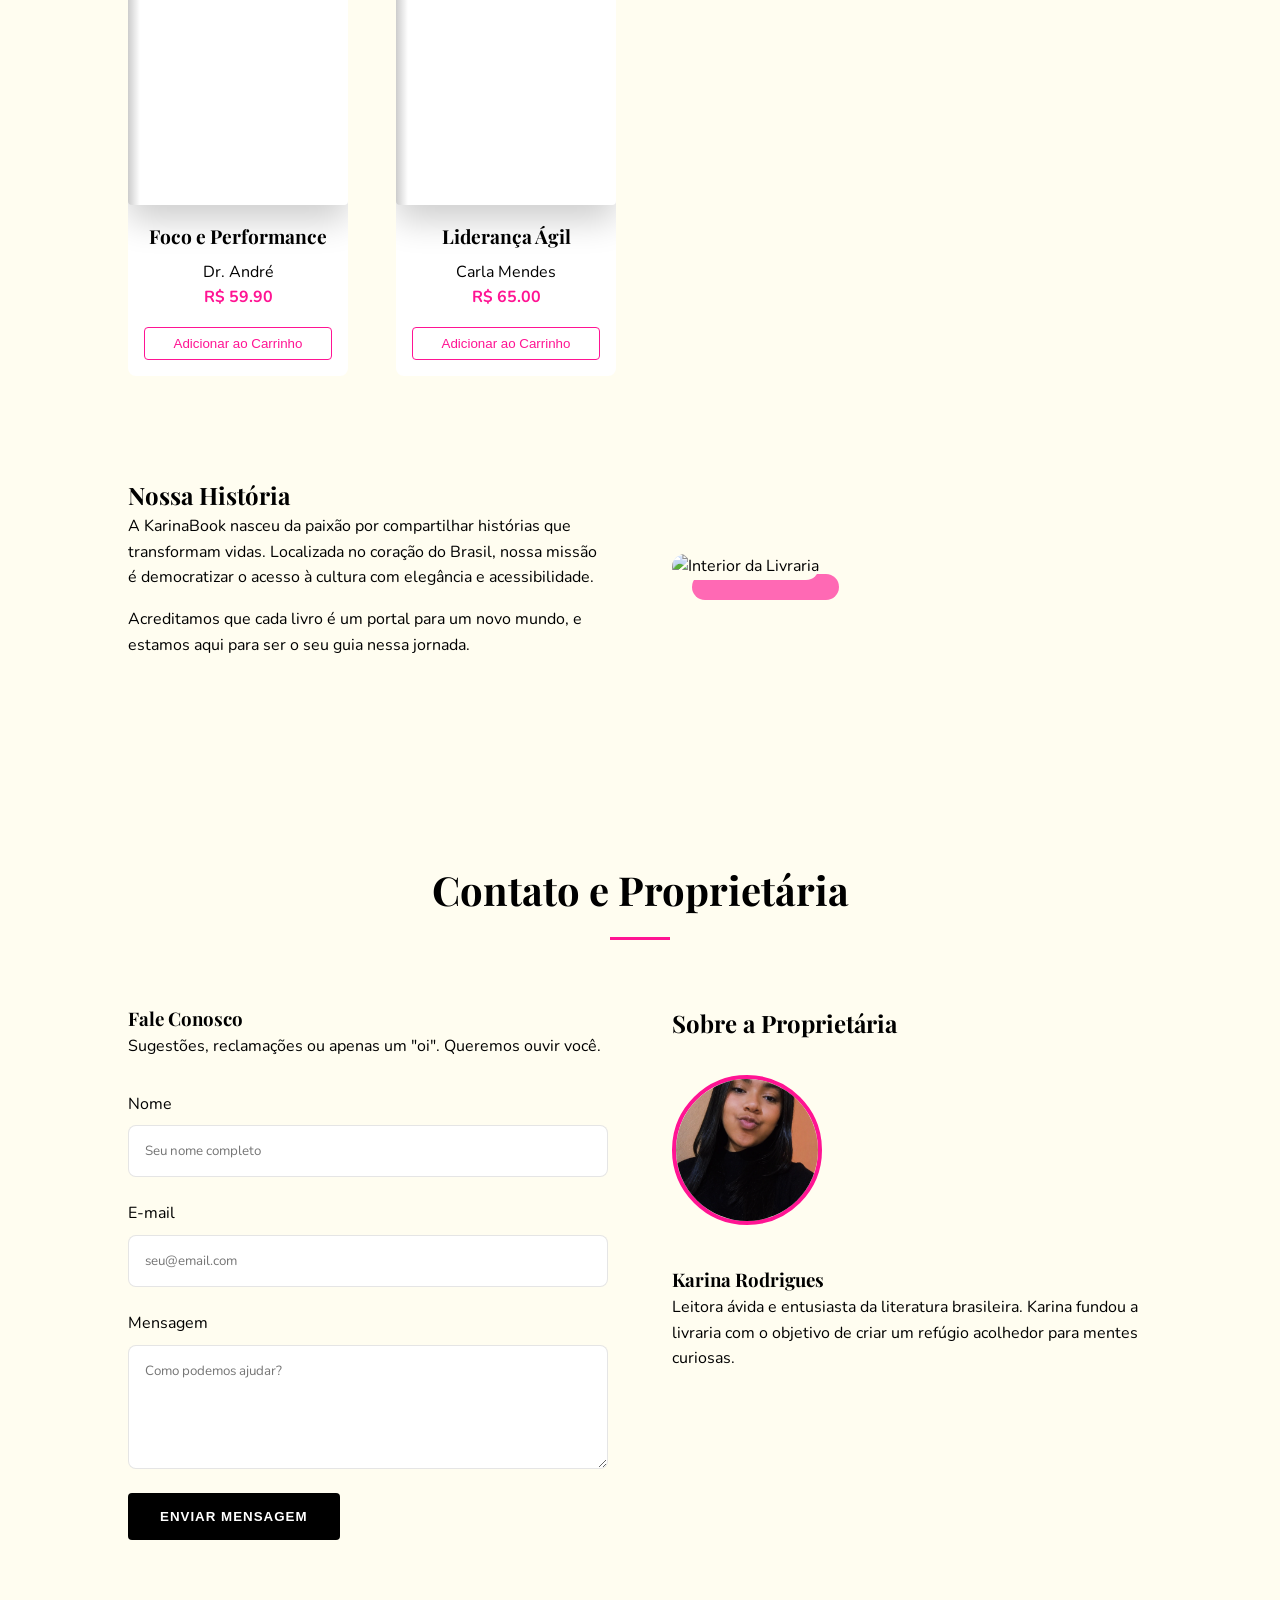
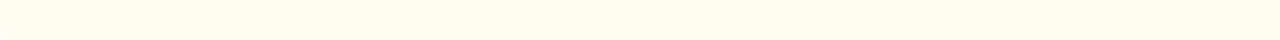
==== commit f52253ef: "esfera rosa e borboletas" ====
--- a/index.html
+++ b/index.html
@@ -54,6 +54,38 @@
                 <div class="hero-visual">
                     <div class="orbital-container">
                         <div class="hero-sphere"></div>
+                        
+                        <div class="butterfly-container butterfly-main">
+                            <svg viewBox="0 0 100 100" class="sphere-butterfly">
+                                <path d="M50 50 L20 10 Q10 10 10 30 Q10 50 50 50 Z" fill="white" opacity="0.9"/>
+                                <path d="M50 50 L20 90 Q10 90 10 70 Q10 50 50 50 Z" fill="white" opacity="0.7"/>
+                                <path d="M50 50 L80 10 Q90 10 90 30 Q90 50 50 50 Z" fill="white" opacity="0.9"/>
+                                <path d="M50 50 L80 90 Q90 90 90 70 Q90 50 50 50 Z" fill="white" opacity="0.7"/>
+                                <path d="M50 35 Q50 30 48 30 M50 35 Q50 30 52 30" stroke="white" fill="none" stroke-width="1"/>
+                                <ellipse cx="50" cy="50" rx="2" ry="15" fill="white"/>
+                            </svg>
+                        </div>
+                        <div class="butterfly-container butterfly-medium">
+                            <svg viewBox="0 0 100 100" class="sphere-butterfly">
+                                <path d="M50 50 L20 10 Q10 10 10 30 Q10 50 50 50 Z" fill="white" opacity="0.9"/>
+                                <path d="M50 50 L20 90 Q10 90 10 70 Q10 50 50 50 Z" fill="white" opacity="0.7"/>
+                                <path d="M50 50 L80 10 Q90 10 90 30 Q90 50 50 50 Z" fill="white" opacity="0.9"/>
+                                <path d="M50 50 L80 90 Q90 90 90 70 Q90 50 50 50 Z" fill="white" opacity="0.7"/>
+                                <path d="M50 35 Q50 30 48 30 M50 35 Q50 30 52 30" stroke="white" fill="none" stroke-width="1"/>
+                                <ellipse cx="50" cy="50" rx="2" ry="15" fill="white"/>
+                            </svg>
+                        </div>
+                        <div class="butterfly-container butterfly-small">
+                            <svg viewBox="0 0 100 100" class="sphere-butterfly">
+                                <path d="M50 50 L20 10 Q10 10 10 30 Q10 50 50 50 Z" fill="white" opacity="0.9"/>
+                                <path d="M50 50 L20 90 Q10 90 10 70 Q10 50 50 50 Z" fill="white" opacity="0.7"/>
+                                <path d="M50 50 L80 10 Q90 10 90 30 Q90 50 50 50 Z" fill="white" opacity="0.9"/>
+                                <path d="M50 50 L80 90 Q90 90 90 70 Q90 50 50 50 Z" fill="white" opacity="0.7"/>
+                                <path d="M50 35 Q50 30 48 30 M50 35 Q50 30 52 30" stroke="white" fill="none" stroke-width="1"/>
+                                <ellipse cx="50" cy="50" rx="2" ry="15" fill="white"/>
+                            </svg>
+                        </div>
+                        
                         <!-- Books will be injected here via JavaScript -->
                     </div>
                 </div>
@@ -144,9 +176,9 @@
                 <div class="owner-bio">
                     <h2 class="heading-font">Sobre a Proprietária</h2>
                     <div style="margin: 2rem 0;">
-                        <img src="https://images.unsplash.com/photo-1494790108377-be9c29b29330?auto=format&fit=crop&q=80&w=300" alt="Karina" style="width: 150px; height: 150px; border-radius: 50%; object-fit: cover; border: 4px solid var(--primary-pink);">
+                        <img src="images/owner.png" alt="Proprietária Karina Rodrigues" style="width: 150px; height: 150px; border-radius: 50%; object-fit: cover; border: 4px solid var(--primary-pink);">
                     </div>
-                    <h3>Karina Silva</h3>
+                    <h3>Karina Rodrigues</h3>
                     <p>Leitora ávida e entusiasta da literatura brasileira. Karina fundou a livraria com o objetivo de criar um refúgio acolhedor para mentes curiosas.</p>
                 </div>
             </div>
--- a/style.css
+++ b/style.css
@@ -18,10 +18,10 @@
 }
 
 [data-theme="dark"] {
-    --bg-color: #000000;
-    --text-color: #f5f5f5;
-    --primary-pink: #FF69B4; /* Swapped or softened for dark */
-    --secondary-pink: #FF1493;
+    --bg-color: #050005; /* Deeper black/purple */
+    --text-color: #ffffff;
+    --primary-pink: #FF1493; /* Keep it vibrant */
+    --secondary-pink: #FF69B4;
     --card-bg: #121212;
     --nav-bg: rgba(0, 0, 0, 0.9);
     --border-color: rgba(255, 255, 255, 0.15);
@@ -324,7 +324,7 @@
 
 /* Em destaque à frente (Curvando sobre a esfera) */
 .orbital-item.state-focused {
-    transform: translate3d(250px, 0, 500px) rotateX(0deg) scale(1.2);
+    transform: translate3d(120px, 0, 500px) rotateX(0deg) scale(1.2);
     opacity: 1;
     pointer-events: auto;
     z-index: 40;
@@ -341,9 +341,21 @@
     width: 100%;
     height: 100%;
     object-fit: cover;
-    border-radius: 12px;
-    box-shadow: 0 20px 50px rgba(0,0,0,0.5);
-    border: 3px solid rgba(255, 255, 255, 0.3);
+    border-radius: 4px;
+    box-shadow: 20px 20px 50px rgba(0,0,0,0.6);
+    border-left: 5px solid rgba(0,0,0,0.1);
+}
+
+.orbital-item::after {
+    content: '';
+    position: absolute;
+    top: 0;
+    left: 0;
+    width: 15px;
+    height: 100%;
+    background: linear-gradient(to right, rgba(0,0,0,0.3) 0%, transparent 100%);
+    z-index: 2;
+    border-radius: 4px 0 0 4px;
 }
 
 .btn-buy-hero {
@@ -530,6 +542,32 @@
 .product-img {
     aspect-ratio: 2/3;
     overflow: hidden;
+    position: relative;
+    box-shadow: 0 15px 35px rgba(0,0,0,0.2);
+    border-radius: 4px;
+    transition: transform 0.3s cubic-bezier(0.175, 0.885, 0.32, 1.275);
+}
+
+.product-img::after {
+    content: '';
+    position: absolute;
+    top: 0;
+    left: 0;
+    width: 12px;
+    height: 100%;
+    background: linear-gradient(to right, rgba(0,0,0,0.2) 0%, transparent 100%);
+    z-index: 2;
+}
+
+.product-img img {
+    width: 100%;
+    height: 100%;
+    object-fit: cover;
+}
+
+.product-card:hover .product-img {
+    transform: translateY(-8px) scale(1.02);
+    box-shadow: 0 20px 40px rgba(0,0,0,0.3);
 }
 
 .product-details {
@@ -723,22 +761,139 @@
 .hero-sphere {
     width: 800px;
     height: 800px;
-    background: radial-gradient(circle at 70% 30%, var(--secondary-pink), var(--primary-pink));
+    background: 
+        radial-gradient(circle at 70% 30%, var(--secondary-pink) 10%, var(--primary-pink) 50%, rgba(25, 0, 15, 0.9) 95%),
+        repeating-conic-gradient(from 0deg, transparent 0deg, transparent 30deg, rgba(255, 255, 255, 0.05) 31deg, rgba(255, 255, 255, 0.05) 32deg);
     border-radius: 50%;
     box-shadow: 
-        0 0 100px rgba(255, 20, 147, 0.3),
-        inset -50px -50px 100px rgba(0,0,0,0.4),
-        inset 50px 50px 100px rgba(255,255,255,0.1);
+        0 0 150px rgba(255, 20, 147, 0.5),
+        inset -50px -50px 100px rgba(0,0,0,0.6),
+        inset 50px 50px 100px rgba(255,255,255,0.2);
     position: absolute;
     left: -400px; /* Hemisphere effect */
     top: 50%;
-    transform: translateY(-50%);
+    transform: translateY(-50%) rotate(var(--sphere-rotation, 0deg));
     z-index: 5;
-}
-
-@keyframes pulseSphere {
-    0%, 100% { transform: translateY(-50%) scale(1); opacity: 0.9; }
-    50% { transform: translateY(-50%) scale(1.05); opacity: 1; }
+    transition: transform 2.2s cubic-bezier(0.4, 0, 0.2, 1);
+    overflow: hidden;
+}
+
+/* Pattern to make rotation extremely visible */
+.hero-sphere::before {
+    content: '';
+    position: absolute;
+    top: -50%;
+    left: -50%;
+    width: 200%;
+    height: 200%;
+    background-image: 
+        conic-gradient(transparent, rgba(255, 255, 255, 0.2) 10%, transparent 20%),
+        radial-gradient(rgba(255, 255, 255, 0.3) 1px, transparent 1px);
+    background-size: 100% 100%, 50px 50px;
+    opacity: 0.8;
+    border-radius: 50%;
+}
+
+/* Static gloss overlay that doesn't rotate */
+.hero-sphere::after {
+    content: '';
+    position: absolute;
+    top: 0;
+    left: 0;
+    width: 100%;
+    height: 100%;
+    background: radial-gradient(circle at 30% 30%, rgba(255, 255, 255, 0.2) 0%, transparent 50%);
+    border-radius: 50%;
+    pointer-events: none;
+    /* We need to counteract the parent's rotation to keep the gloss static */
+    transform: rotate(calc(-1 * var(--sphere-rotation, 0deg)));
+    transition: transform 2.2s cubic-bezier(0.4, 0, 0.2, 1);
+}
+
+.butterfly-container {
+    position: absolute;
+    top: 50%;
+    left: 50%;
+    transform: translate(-50%, -50%);
+    pointer-events: none;
+    z-index: 100; /* High z-index to stay visible */
+}
+
+.butterfly-main {
+    width: 180px;
+    height: 180px;
+    top: 150px; /* Moved down */
+    left: 200px;
+    animation: butterfly-flight-1 20s ease-in-out infinite;
+}
+
+.butterfly-medium {
+    width: 100px;
+    height: 100px;
+    top: 50px; /* Moved down */
+    left: 50px;
+    animation: butterfly-flight-2 16s ease-in-out infinite;
+}
+
+.butterfly-small {
+    width: 60px;
+    height: 60px;
+    top: 350px; /* Moved down */
+    left: 150px;
+    animation: butterfly-flight-3 12s ease-in-out infinite;
+}
+
+.butterfly-container.state-interacting {
+    animation: butterfly-land 4s ease-in-out forwards !important;
+}
+
+@keyframes butterfly-land {
+    0% { transform: translate(-50%, -50%) translate3d(0, 0, 0) rotate(0); }
+    20% { transform: translate(-50%, -50%) translate3d(50px, 0, 300px) rotate(15deg); }
+    50% { transform: translate(-50%, -50%) translate3d(120px, 50px, 550px) rotate(-10deg) scale(1.4); } /* LANDING POINT close to book */
+    80% { transform: translate(-50%, -50%) translate3d(100px, 20px, 500px) rotate(5deg) scale(1.2); }
+    100% { transform: translate(-50%, -50%) translate3d(450px, -200px, 100px) rotate(30deg) opacity(0); }
+}
+
+.sphere-butterfly {
+    width: 100%;
+    height: 100%;
+    filter: drop-shadow(0 0 10px rgba(255, 255, 255, 0.6));
+    animation: butterfly-flap 0.5s ease-in-out infinite alternate;
+}
+
+[data-theme="dark"] .sphere-butterfly {
+    filter: brightness(1.5) drop-shadow(0 0 12px rgba(255, 105, 180, 0.6));
+}
+
+@keyframes butterfly-flight-1 {
+    0%, 100% { transform: translate(-50%, -50%) translate(0, 0) rotate(0deg); }
+    25% { transform: translate(-50%, -50%) translate(150px, -150px) rotate(20deg); }
+    50% { transform: translate(-50%, -50%) translate(-250px, 150px) rotate(-15deg); }
+    75% { transform: translate(-50%, -50%) translate(200px, 50px) rotate(10deg); }
+}
+
+@keyframes butterfly-flight-2 {
+    0%, 100% { transform: translate(-50%, -50%) translate(0, 0) rotate(10deg); }
+    33% { transform: translate(-50%, -50%) translate(-250px, 250px) rotate(-20deg); }
+    66% { transform: translate(-50%, -50%) translate(150px, -100px) rotate(30deg); }
+}
+
+@keyframes butterfly-flight-3 {
+    0%, 100% { transform: translate(-50%, -50%) translate(0, 0) rotate(-10deg); }
+    20% { transform: translate(-50%, -50%) translate(150px, 100px) rotate(45deg); }
+    40% { transform: translate(-50%, -50%) translate(-150px, -150px) rotate(-45deg); }
+    60% { transform: translate(-50%, -50%) translate(200px, -50px) rotate(60deg); }
+    80% { transform: translate(-50%, -50%) translate(-50px, 200px) rotate(-60deg); }
+}
+
+@keyframes butterfly-flap {
+    from {
+        transform: scaleX(1) rotate(0deg);
+    }
+    to {
+        transform: scaleX(0.4) rotate(5deg);
+    }
 }
 
 .modal {
@@ -888,7 +1043,7 @@
         width: 500px;
         height: 500px;
         left: 50%;
-        transform: translate(-50%, -50%);
+        transform: translate(-50%, -50%) rotate(var(--sphere-rotation, 0deg));
     }
 
     .orbital-item.state-focused {
@@ -913,3 +1068,21 @@
     80% { opacity: 0.6; }
     100% { transform: translateY(-100px) rotate(360deg); opacity: 0; }
 }
+.mouse-trail {
+    position: fixed;
+    pointer-events: none;
+    width: 20px;
+    height: 20px;
+    background: rgba(255, 20, 147, 0.6);
+    border-radius: 50%;
+    box-shadow: 0 0 15px rgba(255, 20, 147, 0.8), 0 0 30px rgba(255, 20, 147, 0.6);
+    transform: translate(-50%, -50%);
+    mix-blend-mode: screen;
+    z-index: 9999;
+    animation: pulseMouse 2s infinite;
+}
+
+@keyframes pulseMouse {
+    0%, 100% { transform: translate(-50%, -50%) scale(1); opacity: 0.8; }
+    50% { transform: translate(-50%, -50%) scale(1.2); opacity: 1; }
+}
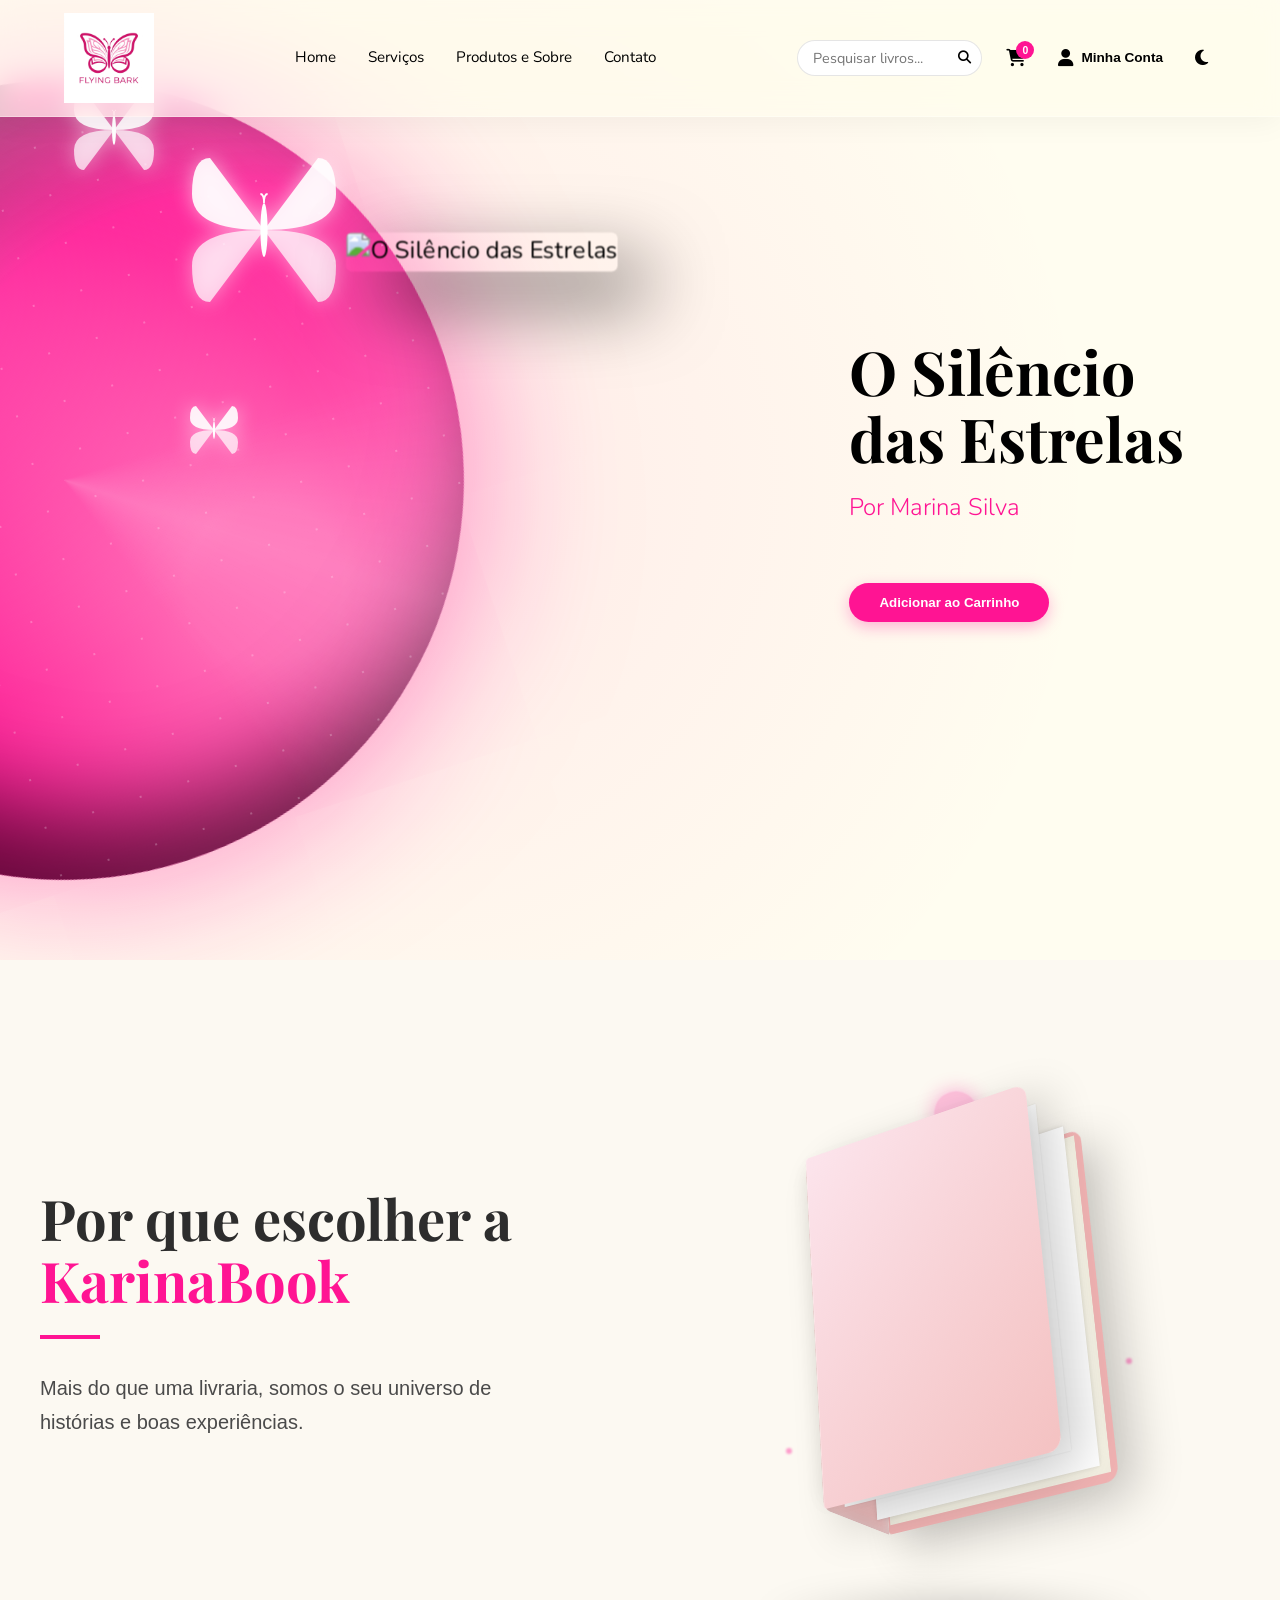
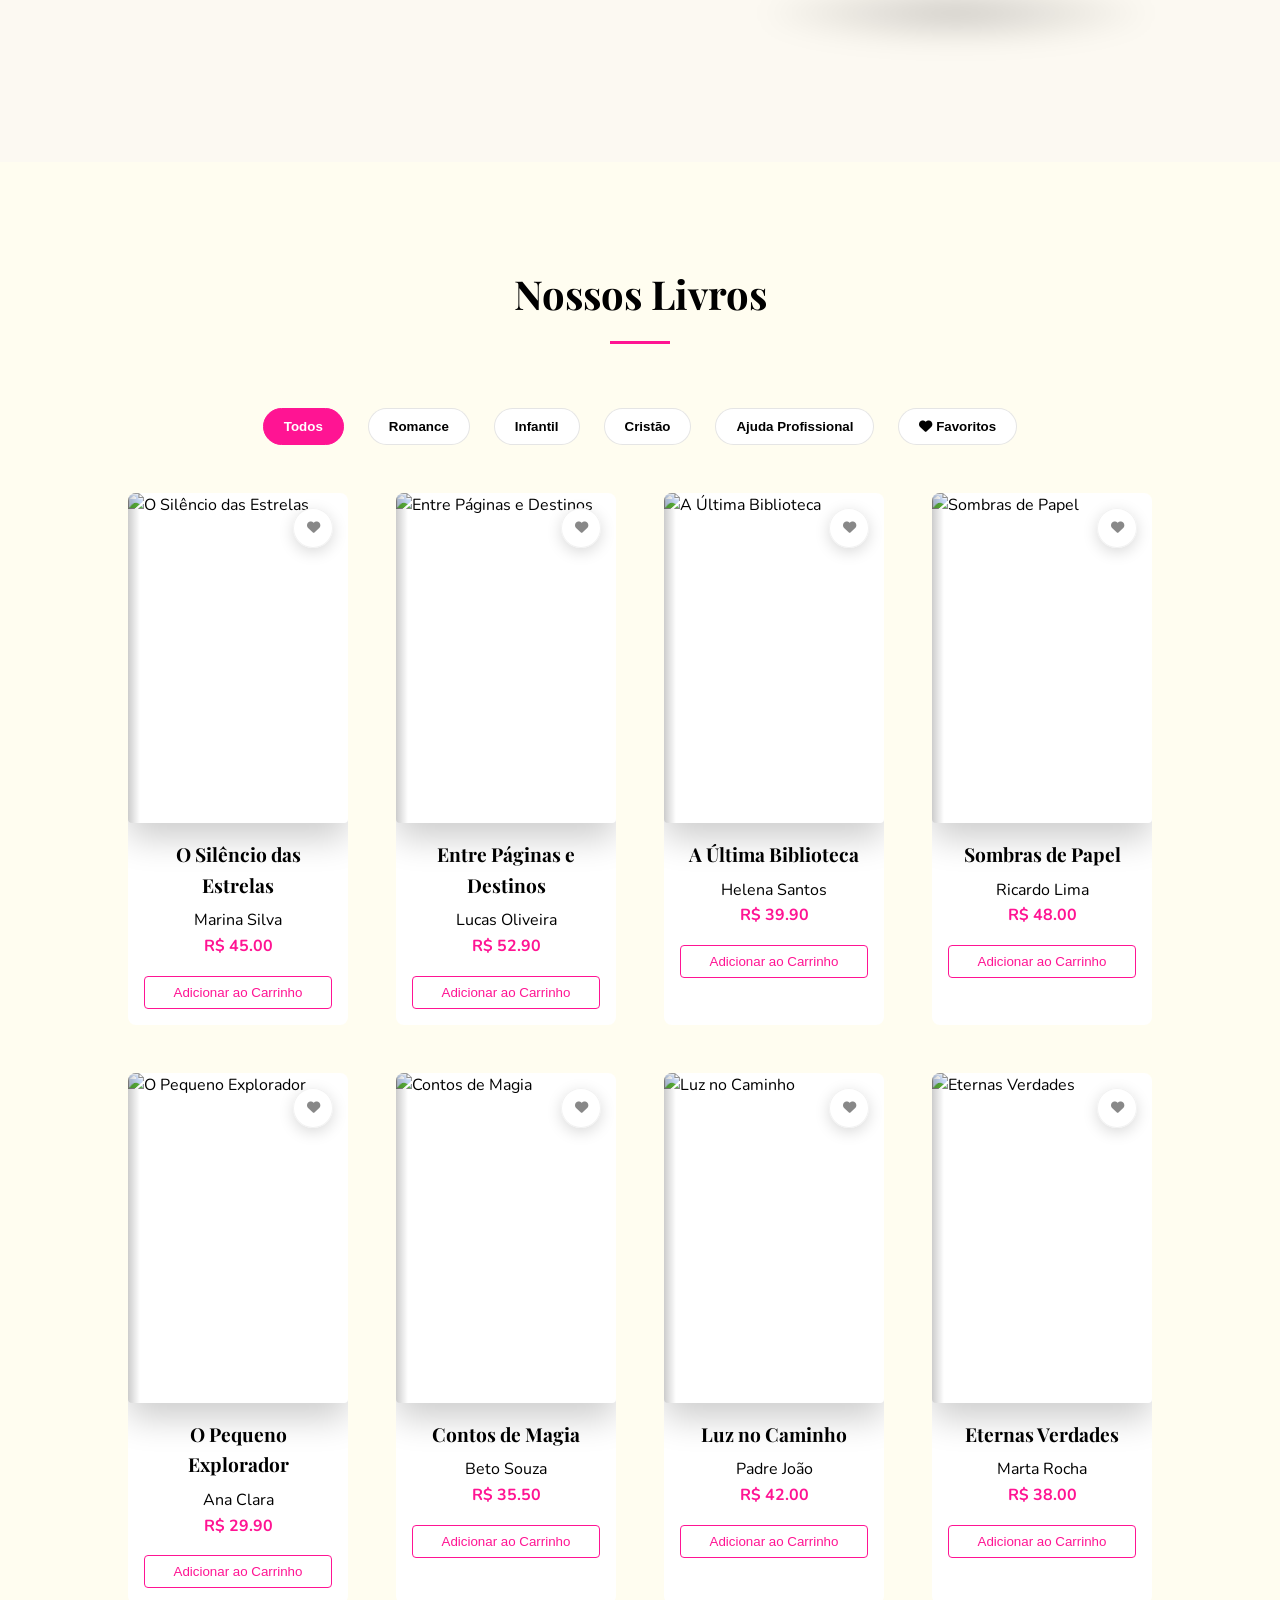
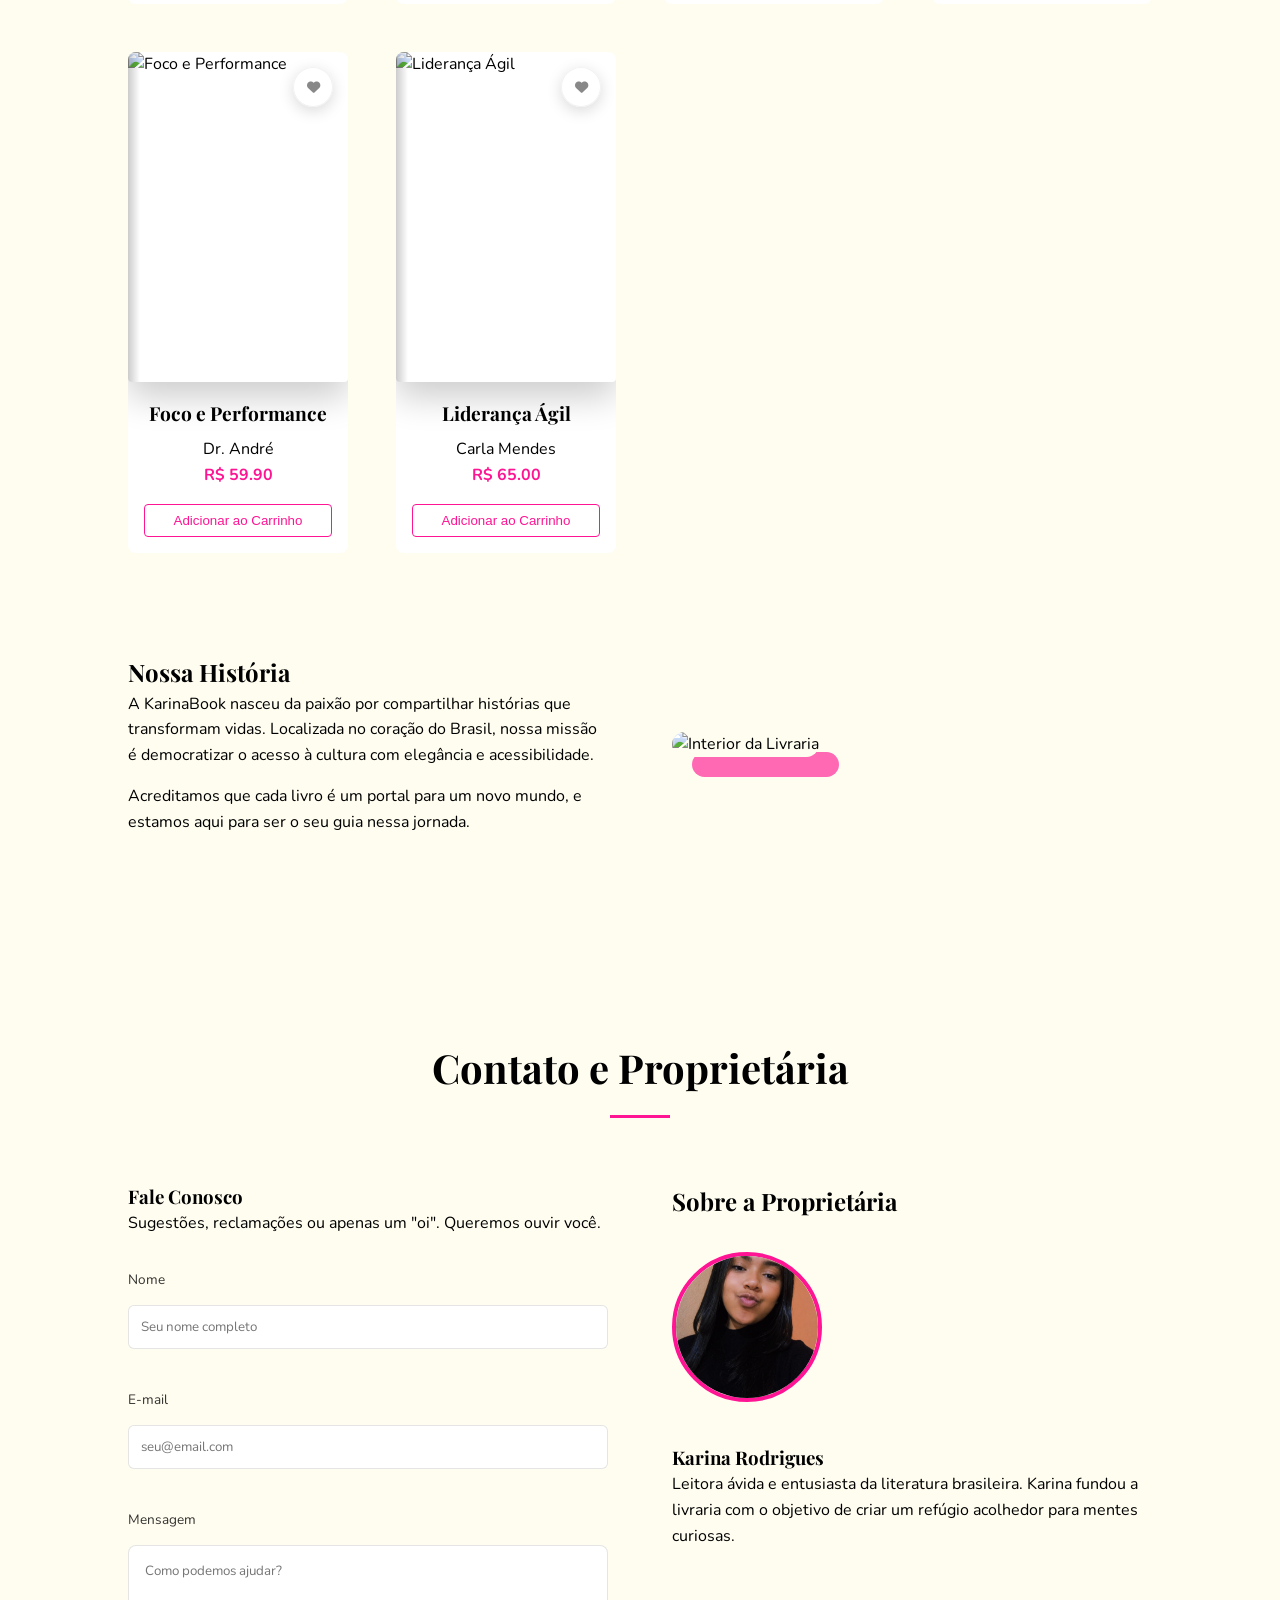
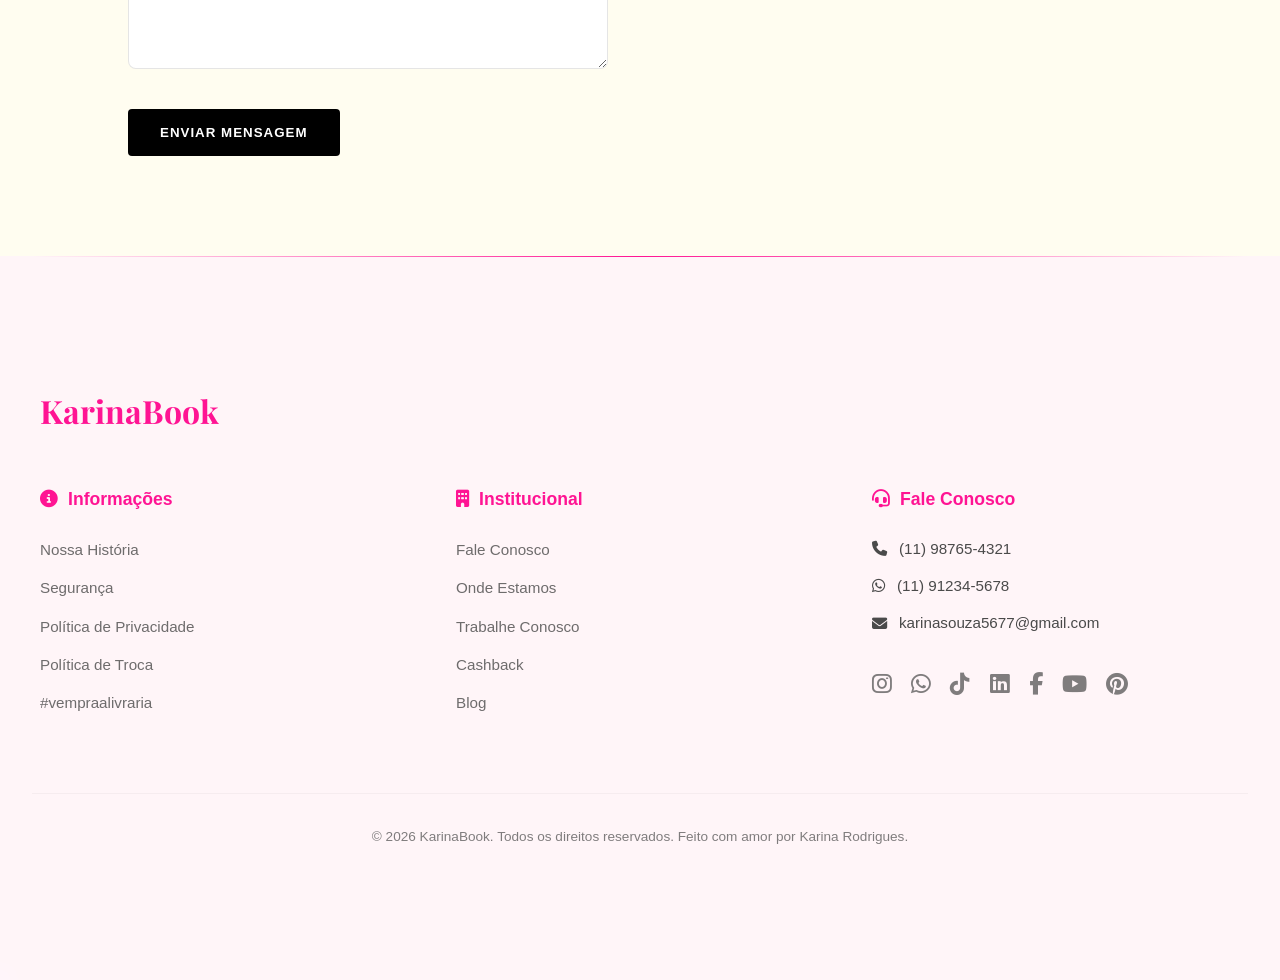
==== commit 8d4c911c: "Atualização do livro" ====
--- a/index.html
+++ b/index.html
@@ -91,7 +91,7 @@
                 </div>
                 
                 <div class="hero-content">
-                    <div class="book-info" id="book-info">
+                    <div class="book-info active" id="book-info">
                         <h1 id="book-title">O Silêncio das Estrelas</h1>
                         <p id="book-author">Por Marina Silva</p>
                         <button class="btn-buy-hero">Adicionar ao Carrinho</button>
@@ -101,23 +101,80 @@
         </section>
 
         <!-- Services Section -->
-        <section id="servicos">
-            <h2 class="section-title">Nossos Serviços</h2>
-            <div class="services-grid">
-                <div class="service-card">
-                    <i class="fas fa-book"></i>
-                    <h3>Venda de Livros</h3>
-                    <p>Milhares de títulos selecionados com curadoria especializada para você.</p>
-                </div>
-                <div class="service-card">
-                    <i class="fas fa-truck-fast"></i>
-                    <h3>Entrega no Brasil</h3>
-                    <p>Enviamos para todo o território nacional com rapidez e segurança.</p>
-                </div>
-                <div class="service-card">
-                    <i class="fas fa-headset"></i>
-                    <h3>Atendimento</h3>
-                    <p>Suporte personalizado para ajudar você a encontrar sua próxima grande leitura.</p>
+        <section id="por-que-escolher" class="premium-section">
+            <div class="premium-container">
+                <div class="premium-main-layout">
+                    <div class="premium-text-content">
+                        <h2 class="premium-title">Por que escolher a <span class="highlight">KarinaBook</span></h2>
+                        <div class="premium-decorator"></div>
+                        <p class="premium-subtitle">Mais do que uma livraria, somos o seu universo de histórias e boas experiências.</p>
+                    </div>
+                    
+                    <div class="premium-visual-content">
+                        <div class="magical-scene">
+                            <!-- 3D Floating Book -->
+                            <div class="book-3d-wrapper">
+                                <div class="book-3d" id="interactive-book">
+                                    <div class="book-spine"></div>
+                                    <div class="book-cover front"></div>
+                                    <div class="book-cover back"></div>
+                                    <div class="book-pages-stack">
+                                        <div class="page-base left">
+                                            <div class="page-content" id="book-page-left">
+                                                <p>“Entre páginas e sonhos, cada história revela novos mundos.”</p>
+                                                <div class="text-line"></div>
+                                                <div class="text-line"></div>
+                                                <div class="text-line"></div>
+                                                <div class="text-line"></div>
+                                            </div>
+                                        </div>
+                                        <div class="page-base right">
+                                            <div class="page-content" id="book-page-right">
+                                                <p>“A leitura transforma o comum em extraordinário.”</p>
+                                                <div class="text-line"></div>
+                                                <div class="text-line"></div>
+                                                <div class="text-line"></div>
+                                                <div class="text-line"></div>
+                                            </div>
+                                        </div>
+                                        <div class="page-flip">
+                                            <div class="page-content" id="book-page-flip">
+                                                <p>“Descubra aventuras e infinitas possibilidades.”</p>
+                                                <div class="text-line"></div>
+                                                <div class="text-line"></div>
+                                                <div class="text-line"></div>
+                                            </div>
+                                        </div>
+                                        <div class="page-flip second">
+                                            <div class="page-content" id="book-page-flip-2">
+                                                <p>“Cada livro lido é um degrau na escada da sabedoria.”</p>
+                                                <div class="text-line"></div>
+                                                <div class="text-line"></div>
+                                                <div class="text-line"></div>
+                                            </div>
+                                        </div>
+                                    </div>
+                                </div>
+                                <div class="book-shadow"></div>
+                            </div>
+                            
+                            <!-- Orbiting Sphere -->
+                            <div class="orbit-path">
+                                <div class="orbiting-sphere">
+                                    <i class="fas fa-butterfly"></i>
+                                </div>
+                            </div>
+
+                            <!-- Particles -->
+                            <div class="magic-particles-container">
+                                <div class="magic-dot"></div>
+                                <div class="magic-dot"></div>
+                                <div class="magic-dot"></div>
+                                <div class="magic-dot"></div>
+                                <div class="magic-dot"></div>
+                            </div>
+                        </div>
+                    </div>
                 </div>
             </div>
         </section>
@@ -157,18 +214,18 @@
                 <div class="contact-form">
                     <h3>Fale Conosco</h3>
                     <p style="margin-bottom: 2rem;">Sugestões, reclamações ou apenas um "oi". Queremos ouvir você.</p>
-                    <form action="#">
+                    <form action="https://formspree.io/f/mnjwajow" method="POST">
                         <div class="form-group">
                             <label for="name">Nome</label>
-                            <input type="text" id="name" placeholder="Seu nome completo" required>
+                            <input type="text" id="name" name="nome" placeholder="Seu nome completo" required>
                         </div>
                         <div class="form-group">
                             <label for="email">E-mail</label>
-                            <input type="email" id="email" placeholder="seu@email.com" required>
+                            <input type="email" id="email" name="email" placeholder="seu@email.com" required>
                         </div>
                         <div class="form-group">
                             <label for="message">Mensagem</label>
-                            <textarea id="message" rows="5" placeholder="Como podemos ajudar?" required></textarea>
+                            <textarea id="message" name="mensagem" rows="5" placeholder="Como podemos ajudar?" required></textarea>
                         </div>
                         <button type="submit" class="btn-submit">Enviar Mensagem</button>
                     </form>
@@ -184,6 +241,62 @@
             </div>
         </section>
     </main>
+
+    <footer class="site-footer">
+        <div class="footer-top-line"></div>
+        <div class="footer-container">
+            <div class="footer-brand">
+                <div class="footer-logo">
+                    <h2 class="logo-text">Karina<span>Book</span></h2>
+                </div>
+            </div>
+            
+            <div class="footer-grid">
+                <div class="footer-column">
+                    <h4><i class="fas fa-info-circle"></i> Informações</h4>
+                    <ul>
+                        <li><a href="#">Nossa História</a></li>
+                        <li><a href="#">Segurança</a></li>
+                        <li><a href="#">Política de Privacidade</a></li>
+                        <li><a href="#">Política de Troca</a></li>
+                        <li><a href="#">#vempraalivraria</a></li>
+                    </ul>
+                </div>
+                
+                <div class="footer-column">
+                    <h4><i class="fas fa-building"></i> Institucional</h4>
+                    <ul>
+                        <li><a href="#contato">Fale Conosco</a></li>
+                        <li><a href="#">Onde Estamos</a></li>
+                        <li><a href="#">Trabalhe Conosco</a></li>
+                        <li><a href="#">Cashback</a></li>
+                        <li><a href="#">Blog</a></li>
+                    </ul>
+                </div>
+                
+                <div class="footer-column">
+                    <h4><i class="fas fa-headset"></i> Fale Conosco</h4>
+                    <ul class="contact-info-list">
+                        <li><i class="fas fa-phone"></i> (11) 98765-4321</li>
+                        <li><i class="fab fa-whatsapp"></i> (11) 91234-5678</li>
+                        <li><i class="fas fa-envelope"></i> karinasouza5677@gmail.com</li>
+                    </ul>
+                    <div class="footer-socials">
+                        <a href="https://instagram.com" target="_blank" title="Instagram"><i class="fab fa-instagram"></i></a>
+                        <a href="https://wa.me/5511912345678" target="_blank" title="WhatsApp"><i class="fab fa-whatsapp"></i></a>
+                        <a href="https://tiktok.com" target="_blank" title="TikTok"><i class="fab fa-tiktok"></i></a>
+                        <a href="https://linkedin.com" target="_blank" title="LinkedIn"><i class="fab fa-linkedin"></i></a>
+                        <a href="https://facebook.com" target="_blank" title="Facebook"><i class="fab fa-facebook-f"></i></a>
+                        <a href="https://youtube.com" target="_blank" title="YouTube"><i class="fab fa-youtube"></i></a>
+                        <a href="https://pinterest.com" target="_blank" title="Pinterest"><i class="fab fa-pinterest"></i></a>
+                    </div>
+                </div>
+            </div>
+        </div>
+        <div class="footer-bottom">
+            <p>&copy; 2026 KarinaBook. Todos os direitos reservados. Feito com amor por Karina Rodrigues.</p>
+        </div>
+    </footer>
 
     <!-- Mobile Navigation Bottom -->
     <nav class="mobile-nav-bottom">
@@ -200,8 +313,10 @@
         <div class="modal-content">
             <span class="close-modal">&times;</span>
             <h2>Seu Carrinho</h2>
-            <div id="cart-items">
-                <!-- Cart items list -->
+            <div class="cart-items-container">
+                <div id="cart-items">
+                    <!-- Cart items list -->
+                </div>
             </div>
             <div class="cart-total">
                 <span>Total: R$ <span id="cart-total-value">0,00</span></span>
@@ -248,25 +363,100 @@
     </div>
 
     <div id="checkout-modal" class="modal">
-        <div class="modal-content">
+        <div class="modal-content checkout-grid">
             <span class="close-modal">&times;</span>
-            <h2>Finalizar Compra</h2>
-            <div class="payment-methods">
-                <h3>Escolha o método de pagamento:</h3>
-                <div class="method-option">
-                    <label><input type="radio" name="payment" value="credit" checked> Cartão de Crédito</label>
-                </div>
-                <div class="method-option">
-                    <label><input type="radio" name="payment" value="debit"> Cartão de Débito</label>
-                </div>
-                <div class="method-option">
-                    <label><input type="radio" name="payment" value="pix"> Pix</label>
-                </div>
-                <div class="method-option">
-                    <label><input type="radio" name="payment" value="boleto"> Boleto</label>
-                </div>
-            </div>
-            <button id="confirm-payment" class="btn-primary">Confirmar Pagamento</button>
+            <div class="checkout-header">
+                <h2>Finalizar Compra</h2>
+                <p>Insira os dados do seu cartão para processar o pagamento com segurança.</p>
+            </div>
+
+            <div class="card-visual-wrapper">
+                <div class="card-visual" id="card-visual">
+                    <div class="card-front">
+                        <div class="card-chip"></div>
+                        <div class="card-logo" id="card-logo-front"></div>
+                        <div class="card-number-display" id="card-number-display">#### #### #### ####</div>
+                        <div class="card-info-row">
+                            <div class="card-holder-display">
+                                <span class="label">Titular</span>
+                                <div id="card-name-display">NOME NO CARTÃO</div>
+                            </div>
+                            <div class="card-expiry-display">
+                                <span class="label">Validade</span>
+                                <div id="card-expiry-display">MM/AA</div>
+                            </div>
+                        </div>
+                    </div>
+                    <div class="card-back">
+                        <div class="card-magnetic-strip"></div>
+                        <div class="card-cvv-display">
+                            <span class="label">CVV</span>
+                            <div class="cvv-box" id="card-cvv-display">***</div>
+                        </div>
+                        <div class="card-logo-back"></div>
+                    </div>
+                </div>
+            </div>
+
+            <form id="payment-form" class="payment-form">
+                <div class="payment-methods-mini">
+                    <label class="method-chip active">
+                        <input type="radio" name="payment" value="credit" checked>
+                        <span>Cartão de Crédito</span>
+                    </label>
+                    <label class="method-chip">
+                        <input type="radio" name="payment" value="debit">
+                        <span>Cartão de Débito</span>
+                    </label>
+                    <label class="method-chip">
+                        <input type="radio" name="payment" value="pix">
+                        <span>Pix</span>
+                    </label>
+                </div>
+
+                <div id="card-details-fields">
+                    <div class="form-group">
+                        <label for="card-number">Número do Cartão</label>
+                        <input type="text" id="card-number" placeholder="0000 0000 0000 0000" maxlength="19" required>
+                    </div>
+                    <div class="form-group">
+                        <label for="card-name">Nome Impresso no Cartão</label>
+                        <input type="text" id="card-name" placeholder="Como no cartão" required>
+                    </div>
+                    <div class="form-row">
+                        <div class="form-group">
+                            <label for="card-expiry">Validade</label>
+                            <input type="text" id="card-expiry" placeholder="MM/AA" maxlength="5" required>
+                        </div>
+                        <div class="form-group">
+                            <label for="card-cvv">CVV</label>
+                            <input type="text" id="card-cvv" placeholder="123" maxlength="4" required>
+                        </div>
+                    </div>
+                </div>
+
+                <div id="pix-details" style="display: none; text-align: center; padding: 10px 20px;">
+                    <div class="pix-qr-container" style="background: white; padding: 15px; border-radius: 12px; display: inline-block; margin-bottom: 1rem; border: 1px solid #eee;">
+                        <img src="https://api.qrserver.com/v1/create-qr-code/?size=150x150&data=KarinaBookPixSimulation" alt="QR Code Pix" id="pix-qr-img" style="width: 150px; height: 150px;">
+                    </div>
+                    <div class="pix-copy-paste">
+                        <label class="label" style="text-align: left;">Código Pix (Copia e Cola)</label>
+                        <div style="display: flex; gap: 5px; margin-bottom: 1rem;">
+                            <input type="text" id="pix-code" value="00020126330014BR.GOV.BCB.PIX0111karinabook25" readonly style="font-size: 0.8rem; padding: 8px;">
+                            <button type="button" id="btn-copy-pix" style="background: #32bcad; color: white; border: none; padding: 0 10px; border-radius: 4px; cursor: pointer;"><i class="fas fa-copy"></i></button>
+                        </div>
+                    </div>
+                    <div id="pix-status" style="font-weight: 700; color: #32bcad; font-size: 0.9rem; animation: pulse 1.5s infinite; margin-bottom: 1rem;">
+                        <i class="fas fa-sync-alt fa-spin"></i> Aguardando pagamento...
+                    </div>
+                    <button type="button" id="btn-simulate-paid" class="btn-primary" style="background: #32bcad; margin-top: 0; padding: 8px;">Simular Pagamento Realizado</button>
+                </div>
+
+                <button type="submit" id="confirm-payment" class="btn-primary btn-pay-now">
+                    <span class="btn-text">Confirmar Pagamento</span>
+                    <span class="loader" style="display: none;"><i class="fas fa-spinner fa-spin"></i></span>
+                </button>
+            </form>
         </div>
     </div>
 
--- a/style.css
+++ b/style.css
@@ -281,48 +281,51 @@
     transform-style: preserve-3d;
 }
 
-.orbital-center {
-    width: 150px;
-    height: 150px;
-    position: absolute;
-    z-index: 10;
-    display: flex;
-    justify-content: center;
-    align-items: center;
-}
-
-.center-logo {
-    width: 100%;
-    mix-blend-mode: multiply;
-}
-
-@keyframes pulse {
-    0%, 100% { transform: scale(1); opacity: 0.8; }
-    50% { transform: scale(1.1); opacity: 1; }
-}
-
-/* The 800px hemisphere is defined at the end of the file in the modernized visuals section */
+.hero-sphere {
+    width: 800px;
+    height: 800px;
+    background: radial-gradient(circle at 30% 30%, var(--primary-pink), #880e4f);
+    border-radius: 50%;
+    position: absolute;
+    left: -400px;
+    top: 50%;
+    transform: translateY(-50%) rotate(var(--sphere-rotation, 0deg));
+    box-shadow: 0 0 100px rgba(255, 20, 147, 0.3);
+    z-index: 1;
+    transition: transform 2.2s cubic-bezier(0.4, 0, 0.2, 1);
+}
+
+.hero-sphere::after {
+    content: '';
+    position: absolute;
+    top: 0;
+    left: 0;
+    width: 100%;
+    height: 100%;
+    background: radial-gradient(circle at 30% 30%, rgba(255, 255, 255, 0.2) 0%, transparent 50%);
+    border-radius: 50%;
+    pointer-events: none;
+    transform: rotate(calc(-1 * var(--sphere-rotation, 0deg)));
+    transition: transform 2.2s cubic-bezier(0.4, 0, 0.2, 1);
+}
 
 .orbital-item {
     position: absolute;
     width: 220px;
     height: 330px;
     transform-style: preserve-3d;
-    transition: all 2.2s cubic-bezier(0.4, 0, 0.2, 1); /* Smoother, more majestic motion */
+    transition: all 2.2s cubic-bezier(0.4, 0, 0.2, 1);
     cursor: pointer;
     opacity: 0;
     pointer-events: none;
     z-index: 10;
 }
 
-/* Chegando por cima (Contornando a esfera) */
 .orbital-item.state-entering {
     transform: translate3d(-100px, -1000px, -800px) rotateX(-50deg) scale(0.1);
     opacity: 0;
-    z-index: 1;
-}
-
-/* Em destaque à frente (Curvando sobre a esfera) */
+}
+
 .orbital-item.state-focused {
     transform: translate3d(120px, 0, 500px) rotateX(0deg) scale(1.2);
     opacity: 1;
@@ -330,11 +333,9 @@
     z-index: 40;
 }
 
-/* Saindo por baixo (Refinado: Contornando por trás e para a esquerda) */
 .orbital-item.state-leaving {
     transform: translate3d(-400px, 800px, -1200px) rotateX(40deg) rotateY(-30deg) scale(0.1);
     opacity: 0;
-    z-index: 1;
 }
 
 .orbital-item img {
@@ -343,19 +344,27 @@
     object-fit: cover;
     border-radius: 4px;
     box-shadow: 20px 20px 50px rgba(0,0,0,0.6);
-    border-left: 5px solid rgba(0,0,0,0.1);
-}
-
-.orbital-item::after {
-    content: '';
-    position: absolute;
-    top: 0;
-    left: 0;
-    width: 15px;
+}
+
+.butterfly-container {
+    position: absolute;
+    top: 50%;
+    left: 50%;
+    transform: translate(-50%, -50%);
+    pointer-events: none;
+    z-index: 100;
+}
+
+.sphere-butterfly {
+    width: 100%;
     height: 100%;
-    background: linear-gradient(to right, rgba(0,0,0,0.3) 0%, transparent 100%);
-    z-index: 2;
-    border-radius: 4px 0 0 4px;
+    filter: drop-shadow(0 0 10px rgba(255, 255, 255, 0.6));
+    animation: butterfly-flap 0.5s ease-in-out infinite alternate;
+}
+
+@keyframes butterfly-flap {
+    from { transform: scaleX(1) rotate(0deg); }
+    to { transform: scaleX(0.4) rotate(5deg); }
 }
 
 .btn-buy-hero {
@@ -960,18 +969,46 @@
     margin-top: 1.5rem;
 }
 
-/* Cart Items */
+/* side drawer for cart */
+#cart-modal {
+    justify-content: flex-end;
+    align-items: stretch;
+    padding: 0;
+}
+
+#cart-modal .modal-content {
+    width: 450px;
+    height: 100vh;
+    max-width: 90%;
+    border-radius: 0;
+    margin: 0;
+    transform: translateX(100%);
+    transition: transform 0.4s cubic-bezier(0.175, 0.885, 0.32, 1.275);
+    display: flex;
+    flex-direction: column;
+}
+
+#cart-modal.active .modal-content {
+    transform: translateX(0);
+}
+
+.cart-items-container {
+    flex: 1;
+    overflow-y: auto;
+    padding-right: 10px;
+}
+
 .cart-item {
     display: flex;
     align-items: center;
     gap: 1rem;
-    padding: 1rem 0;
+    padding: 1.5rem 0;
     border-bottom: 1px solid var(--border-color);
 }
 
 .cart-item img {
-    width: 50px;
-    height: 70px;
+    width: 60px;
+    height: 80px;
     object-fit: cover;
     border-radius: 4px;
 }
@@ -1086,3 +1123,813 @@
     0%, 100% { transform: translate(-50%, -50%) scale(1); opacity: 0.8; }
     50% { transform: translate(-50%, -50%) scale(1.2); opacity: 1; }
 }
+
+/* Realistic Checkout Styles */
+.checkout-grid {
+    max-width: 900px !important;
+    display: grid;
+    grid-template-columns: 1fr 1fr;
+    gap: 2rem;
+    align-items: start;
+}
+
+.checkout-header {
+    grid-column: 1 / -1;
+    margin-bottom: 1rem;
+}
+
+.checkout-header h2 {
+    font-size: 2rem;
+    margin-bottom: 0.5rem;
+}
+
+.checkout-header p {
+    color: var(--text-color);
+    opacity: 0.7;
+    font-size: 0.9rem;
+}
+
+/* Card Visual */
+.card-visual-wrapper {
+    perspective: 1000px;
+    width: 100%;
+    margin-top: 1rem;
+}
+
+.card-visual {
+    width: 100%;
+    aspect-ratio: 1.58 / 1;
+    position: relative;
+    transition: transform 0.8s cubic-bezier(0.175, 0.885, 0.32, 1.275);
+    transform-style: preserve-3d;
+}
+
+.card-visual.flipped {
+    transform: rotateY(180deg);
+}
+
+.card-front, .card-back {
+    position: absolute;
+    width: 100%;
+    height: 100%;
+    backface-visibility: hidden;
+    border-radius: 15px;
+    padding: 25px;
+    color: white;
+    display: flex;
+    flex-direction: column;
+    justify-content: space-between;
+    box-shadow: 0 15px 35px rgba(0,0,0,0.2);
+    background: linear-gradient(135deg, #1a1a1a 0%, #333 100%);
+    overflow: hidden;
+}
+
+.card-front::before, .card-back::before {
+    content: '';
+    position: absolute;
+    top: 0;
+    left: 0;
+    width: 100%;
+    height: 100%;
+    background: 
+        radial-gradient(circle at 20% 20%, rgba(255, 20, 147, 0.4) 0%, transparent 40%),
+        radial-gradient(circle at 80% 80%, rgba(255, 105, 180, 0.3) 0%, transparent 40%);
+    opacity: 0.6;
+}
+
+.card-back {
+    transform: rotateY(180deg);
+    background: linear-gradient(135deg, #222 0%, #111 100%);
+    padding: 0;
+}
+
+.card-chip {
+    width: 45px;
+    height: 35px;
+    background: linear-gradient(135deg, #ffd700 0%, #b8860b 100%);
+    border-radius: 6px;
+    position: relative;
+}
+
+.card-chip::after {
+    content: '';
+    position: absolute;
+    top: 50%;
+    left: 50%;
+    transform: translate(-50%, -50%);
+    width: 80%;
+    height: 80%;
+    border: 1px solid rgba(0,0,0,0.1);
+    border-radius: 4px;
+}
+
+.card-logo {
+    position: absolute;
+    top: 25px;
+    right: 25px;
+    font-size: 2rem;
+    font-weight: 700;
+    font-style: italic;
+    opacity: 0.9;
+}
+
+.card-number-display {
+    font-size: 1.4rem;
+    letter-spacing: 3px;
+    font-family: 'Courier New', Courier, monospace;
+    margin-top: 20px;
+    text-shadow: 2px 2px 4px rgba(0,0,0,0.5);
+}
+
+.card-info-row {
+    display: flex;
+    justify-content: space-between;
+    align-items: flex-end;
+}
+
+.label {
+    font-size: 0.6rem;
+    text-transform: uppercase;
+    opacity: 0.7;
+    display: block;
+    margin-bottom: 4px;
+}
+
+.card-holder-display div, .card-expiry-display div {
+    font-size: 0.9rem;
+    text-transform: uppercase;
+    letter-spacing: 1px;
+}
+
+.card-magnetic-strip {
+    width: 100%;
+    height: 45px;
+    background: #000;
+    margin-top: 30px;
+}
+
+.card-cvv-display {
+    padding: 20px 25px;
+}
+
+.cvv-box {
+    background: white;
+    color: black;
+    height: 35px;
+    display: flex;
+    align-items: center;
+    justify-content: flex-end;
+    padding-right: 10px;
+    border-radius: 4px;
+    font-family: 'Courier New', Courier, monospace;
+    font-weight: 700;
+}
+
+/* Payment Form Styling */
+.payment-methods-mini {
+    display: flex;
+    gap: 0.5rem;
+    margin-bottom: 1.5rem;
+}
+
+.method-chip {
+    flex: 1;
+    padding: 8px;
+    border: 1px solid var(--border-color);
+    border-radius: 6px;
+    text-align: center;
+    cursor: pointer;
+    font-size: 0.75rem;
+    transition: all 0.3s;
+    background: var(--card-bg);
+}
+
+.method-chip input {
+    display: none;
+}
+
+.method-chip:hover {
+    border-color: var(--primary-pink);
+}
+
+.method-chip.active {
+    background: var(--primary-pink);
+    color: white;
+    border-color: var(--primary-pink);
+}
+
+.form-group {
+    margin-bottom: 1rem;
+}
+
+.form-group label {
+    display: block;
+    font-size: 0.85rem;
+    margin-bottom: 0.4rem;
+    opacity: 0.8;
+}
+
+.form-group input {
+    width: 100%;
+    padding: 12px;
+    border: 1px solid var(--border-color);
+    border-radius: 6px;
+    background: var(--card-bg);
+    color: var(--text-color);
+}
+
+.form-row {
+    display: grid;
+    grid-template-columns: 1fr 1fr;
+    gap: 1rem;
+}
+
+.btn-pay-now {
+    display: flex;
+    justify-content: center;
+    align-items: center;
+    gap: 10px;
+    height: 48px;
+    margin-top: 1.5rem;
+}
+
+@media (max-width: 850px) {
+    .checkout-grid {
+        grid-template-columns: 1fr;
+        max-width: 450px !important;
+        padding: 1.5rem;
+    }
+    
+    .card-visual-wrapper {
+        display: none;
+    }
+}
+
+@media (min-width: 450px) and (max-width: 850px) {
+    .card-visual-wrapper {
+        display: block;
+        max-width: 350px;
+        margin: 0 auto 1.5rem;
+    }
+}
+
+/* Footer Styles */
+.site-footer {
+    background: #fff5f8; /* Soft pink for light mode */
+    color: #4a4a4a;
+    padding: 0 2rem 100px; /* Extra padding bottom for mobile nav */
+    position: relative;
+    font-family: 'Inter', sans-serif;
+    transition: all 0.4s ease;
+}
+
+[data-theme="dark"] .site-footer {
+    background: #fdfdfd; /* White/Light gray for dark mode as requested */
+    color: #333;
+}
+
+.footer-top-line {
+    width: 100%;
+    height: 1px;
+    background: linear-gradient(to right, transparent, var(--primary-pink), transparent);
+    margin-bottom: 4rem;
+}
+
+.footer-container {
+    max-width: 1200px;
+    margin: 0 auto;
+    padding-top: 4rem;
+}
+
+.footer-brand {
+    margin-bottom: 3rem;
+}
+
+.footer-logo .logo-text {
+    font-size: 2rem;
+    color: var(--primary-pink);
+    font-family: 'Playfair Display', serif;
+}
+
+[data-theme="dark"] .footer-logo .logo-text {
+    color: #222;
+}
+
+.footer-grid {
+    display: grid;
+    grid-template-columns: repeat(3, 1fr);
+    gap: 3rem;
+    margin-bottom: 4rem;
+}
+
+.footer-column h4 {
+    font-size: 1.1rem;
+    font-weight: 600;
+    margin-bottom: 1.5rem;
+    color: var(--primary-pink);
+    display: flex;
+    align-items: center;
+    gap: 10px;
+}
+
+[data-theme="dark"] .footer-column h4 {
+    color: #111;
+}
+
+.footer-column ul {
+    list-style: none;
+    padding: 0;
+}
+
+.footer-column ul li {
+    margin-bottom: 0.8rem;
+}
+
+.footer-column ul li a {
+    color: inherit;
+    text-decoration: none;
+    font-size: 0.95rem;
+    transition: all 0.3s ease;
+    opacity: 0.8;
+}
+
+.footer-column ul li a:hover {
+    opacity: 1;
+    color: var(--primary-pink);
+    padding-left: 5px;
+}
+
+.contact-info-list li {
+    display: flex;
+    align-items: center;
+    gap: 12px;
+    font-size: 0.95rem;
+}
+
+.footer-socials {
+    display: flex;
+    gap: 1.2rem;
+    margin-top: 2rem;
+    flex-wrap: wrap;
+}
+
+.footer-socials a {
+    color: inherit;
+    font-size: 1.4rem;
+    transition: all 0.3s cubic-bezier(0.175, 0.885, 0.32, 1.275);
+    opacity: 0.7;
+}
+
+.footer-socials a:hover {
+    opacity: 1;
+    color: var(--primary-pink);
+    transform: translateY(-5px) scale(1.1);
+}
+
+.footer-bottom {
+    border-top: 1px solid rgba(0,0,0,0.05);
+    padding-top: 2rem;
+    padding-bottom: 2rem;
+    text-align: center;
+    font-size: 0.85rem;
+    opacity: 0.7;
+}
+
+/* Footer Responsiveness */
+@media (max-width: 992px) {
+    .footer-grid {
+        grid-template-columns: repeat(2, 1fr);
+    }
+}
+
+@media (max-width: 600px) {
+    .footer-grid {
+        grid-template-columns: 1fr;
+        text-align: center;
+    }
+    
+    .footer-column h4 {
+        justify-content: center;
+    }
+    
+    .footer-socials {
+        justify-content: center;
+    }
+    
+    .footer-logo {
+        text-align: center;
+    }
+}
+
+/* Premium Section: Por que escolher (V2) */
+.premium-section {
+    background-color: #fcf9f2;
+    background-image: url('https://www.transparenttextures.com/patterns/handmade-paper.png');
+    padding: 8rem 2rem;
+    position: relative;
+    overflow: hidden;
+    perspective: 1000px;
+}
+
+.premium-container {
+    max-width: 1200px;
+    margin: 0 auto;
+}
+
+.premium-main-layout {
+    display: grid;
+    grid-template-columns: 1fr 1fr;
+    gap: 4rem;
+    align-items: center;
+    margin-bottom: 6rem;
+}
+
+.premium-title {
+    font-family: 'Playfair Display', serif;
+    font-size: 3.5rem;
+    color: #2d2d2d;
+    line-height: 1.1;
+    margin-bottom: 1.5rem;
+}
+
+.premium-title .highlight {
+    color: var(--primary-pink);
+}
+
+.premium-decorator {
+    width: 60px;
+    height: 4px;
+    background: var(--primary-pink);
+    margin-bottom: 2rem;
+}
+
+.premium-subtitle {
+    font-size: 1.25rem;
+    color: #4a4a4a;
+    font-family: 'Inter', sans-serif;
+    line-height: 1.7;
+    max-width: 500px;
+}
+
+/* 3D Visual Content */
+.premium-visual-content {
+    position: relative;
+    height: 450px;
+    display: flex;
+    justify-content: center;
+    align-items: center;
+}
+
+.magical-scene {
+    position: relative;
+    width: 100%;
+    height: 100%;
+    display: flex;
+    justify-content: center;
+    align-items: center;
+}
+
+.book-3d-wrapper {
+    position: relative;
+    z-index: 10;
+    animation: float-book-realistic 6s ease-in-out infinite;
+    perspective: 2000px;
+    cursor: pointer;
+}
+
+.book-3d {
+    width: 260px;
+    height: 380px;
+    position: relative;
+    transform-style: preserve-3d;
+    transform: rotateX(20deg) rotateY(-30deg) rotateZ(-5deg);
+    transition: transform 1s cubic-bezier(0.2, 0.8, 0.2, 1);
+}
+
+.book-3d-wrapper:hover .book-3d {
+    transform: rotateX(15deg) rotateY(-5deg) rotateZ(0deg);
+}
+
+.book-spine {
+    position: absolute;
+    width: 120px; /* Even thicker spine */
+    height: 100%;
+    background: #f4c2c2;
+    left: 0;
+    transform-origin: left;
+    transform: rotateY(90deg) translateX(-60px);
+    border-radius: 10px 0 0 10px;
+    box-shadow: 
+        inset 5px 0 25px rgba(0,0,0,0.15),
+        inset -5px 0 15px rgba(255,255,255,0.4);
+}
+
+.book-cover {
+    position: absolute;
+    width: 100%;
+    height: 100%;
+    background: #f4c2c2;
+    border-radius: 4px 14px 14px 4px;
+    box-shadow: 20px 20px 50px rgba(0,0,0,0.2);
+    transition: transform 1s cubic-bezier(0.2, 0.8, 0.2, 1);
+}
+
+.book-cover.front {
+    transform-origin: left;
+    transform: translateZ(60px); /* Adjusted for 120px total thickness */
+    z-index: 10;
+    background: linear-gradient(135deg, #fce4ec 0%, #f4c2c2 100%);
+    border-left: 1px solid rgba(255,255,255,0.5);
+}
+
+.book-3d-wrapper:hover .book-cover.front {
+    transform: translateZ(60px) rotateY(-140deg);
+}
+
+.book-cover.back {
+    transform-origin: left;
+    transform: translateZ(-60px);
+    z-index: 1;
+    background: #f0b2b2;
+}
+
+.book-pages-stack {
+    position: absolute;
+    width: 96%;
+    height: 96%;
+    top: 2%;
+    left: 2%;
+    transform-style: preserve-3d;
+    z-index: 5;
+    transform: translateZ(0px);
+}
+
+/* Enhanced Multiple Page Layers for "Full" look */
+.book-pages-stack::before {
+    content: '';
+    position: absolute;
+    width: 100%;
+    height: 100%;
+    background: #fff;
+    transform: translateZ(-30px);
+    box-shadow: 0 0 4px rgba(0,0,0,0.1), 0 0 10px rgba(0,0,0,0.05);
+}
+
+.book-pages-stack::after {
+    content: '';
+    position: absolute;
+    width: 100%;
+    height: 100%;
+    background: #fff;
+    transform: translateZ(30px);
+    box-shadow: 0 0 2px rgba(0,0,0,0.1);
+}
+
+.page-base {
+    position: absolute;
+    width: 100%;
+    height: 100%;
+    background: #fdfaf0;
+    box-shadow: inset 0 0 25px rgba(0,0,0,0.07);
+    transform-origin: left;
+    transition: transform 1s cubic-bezier(0.2, 0.8, 0.2, 1);
+}
+
+.page-base.left {
+    transform: translateZ(55px) rotateY(0deg);
+    z-index: 4;
+}
+
+.book-3d-wrapper:hover .page-base.left {
+    transform: translateZ(55px) rotateY(-135deg);
+}
+
+.page-base.right {
+    transform: translateZ(-55px) rotateY(0deg);
+    z-index: 3;
+    background: #fcf9eb;
+}
+
+.page-content {
+    padding: 40px 25px;
+    height: 100%;
+    display: flex;
+    flex-direction: column;
+    gap: 15px;
+    pointer-events: none;
+    backface-visibility: hidden;
+}
+
+.page-content p {
+    font-family: 'Playfair Display', serif;
+    font-size: 0.9rem;
+    color: #8d7a6e;
+    line-height: 1.6;
+    font-style: italic;
+    margin-bottom: 12px;
+    text-align: justify;
+}
+
+.text-line {
+    height: 1px;
+    background: rgba(141, 122, 110, 0.2);
+    width: 100%;
+}
+
+.page-flip {
+    position: absolute;
+    width: 100%;
+    height: 100%;
+    background: #fdfaf0;
+    transform-origin: left;
+    transition: transform 1.2s cubic-bezier(0.2, 0.8, 0.2, 1);
+    box-shadow: -8px 0 25px rgba(0,0,0,0.04);
+    border-radius: 0 8px 8px 0;
+    z-index: 6;
+    transform: translateZ(58px);
+}
+
+.book-3d-wrapper:hover .page-flip {
+    transform: translateZ(58px) rotateY(-125deg);
+}
+
+.page-flip.second {
+    z-index: 5;
+    transition-delay: 0.1s;
+    transform: translateZ(56px);
+}
+
+.book-3d-wrapper:hover .page-flip.second {
+    transform: translateZ(56px) rotateY(-130deg);
+}
+
+.book-shadow {
+    position: absolute;
+    bottom: -140px;
+    left: 50%;
+    transform: translateX(-50%);
+    width: 380px;
+    height: 60px;
+    background: radial-gradient(ellipse at center, rgba(0,0,0,0.18) 0%, transparent 75%);
+    animation: shadow-scale-realistic 6s ease-in-out infinite;
+    filter: blur(12px);
+}
+
+@keyframes float-book-realistic {
+    0%, 100% { transform: translateY(0); }
+    50% { transform: translateY(-25px); }
+}
+
+@keyframes shadow-scale-realistic {
+    0%, 100% { transform: translateX(-50%) scale(1.1); opacity: 0.8; }
+    50% { transform: translateX(-50%) scale(0.85); opacity: 0.4; }
+}
+
+/* Orbiting Sphere */
+.orbit-path {
+    position: absolute;
+    width: 400px;
+    height: 400px;
+    border-radius: 50%;
+    animation: orbit 15s linear infinite;
+}
+
+.orbiting-sphere {
+    position: absolute;
+    top: 0;
+    left: 50%;
+    width: 45px;
+    height: 45px;
+    background: rgba(255, 20, 147, 0.25);
+    backdrop-filter: blur(5px);
+    border: 1px solid rgba(255, 255, 255, 0.3);
+    border-radius: 50%;
+    display: flex;
+    align-items: center;
+    justify-content: center;
+    color: white;
+    box-shadow: 0 0 20px rgba(255, 20, 147, 0.3);
+    transform: translate(-50%, -50%);
+}
+
+@keyframes orbit {
+    from { transform: rotate(0deg); }
+    to { transform: rotate(360deg); }
+}
+
+/* Particles */
+.magic-particles-container {
+    position: absolute;
+    width: 100%;
+    height: 100%;
+}
+
+.magic-dot {
+    position: absolute;
+    width: 6px;
+    height: 6px;
+    background: var(--primary-pink);
+    border-radius: 50%;
+    opacity: 0.4;
+    filter: blur(1px);
+    animation: particle-move 10s infinite linear;
+}
+
+.magic-dot:nth-child(1) { top: 20%; left: 30%; animation-duration: 12s; }
+.magic-dot:nth-child(2) { top: 60%; left: 80%; animation-duration: 8s; }
+.magic-dot:nth-child(3) { top: 10%; left: 70%; animation-duration: 15s; }
+.magic-dot:nth-child(4) { top: 80%; left: 20%; animation-duration: 10s; }
+.magic-dot:nth-child(5) { top: 40%; left: 50%; animation-duration: 14s; }
+
+@keyframes particle-move {
+    0% { transform: translate(0, 0) scale(1); opacity: 0; }
+    20% { opacity: 0.5; }
+    80% { opacity: 0.5; }
+    100% { transform: translate(100px, -100px) scale(0.5); opacity: 0; }
+}
+
+/* Benefit Cards */
+.premium-cards-grid {
+    display: grid;
+    grid-template-columns: repeat(3, 1fr);
+    gap: 2rem;
+}
+
+.premium-card {
+    background: white;
+    padding: 3rem 2rem;
+    border-radius: 20px;
+    text-align: center;
+    box-shadow: 0 15px 35px rgba(0,0,0,0.04);
+    transition: all 0.4s cubic-bezier(0.175, 0.885, 0.32, 1.275);
+    border: 1px solid rgba(0,0,0,0.02);
+}
+
+.premium-card:hover {
+    transform: translateY(-15px);
+    box-shadow: 0 25px 50px rgba(255, 20, 147, 0.1);
+    border-color: rgba(255, 20, 147, 0.1);
+}
+
+.card-icon {
+    font-size: 2.5rem;
+    color: var(--primary-pink);
+    margin-bottom: 1.5rem;
+}
+
+.premium-card h3 {
+    font-size: 1.4rem;
+    margin-bottom: 1rem;
+    color: #222;
+}
+
+.premium-card p {
+    font-size: 1rem;
+    color: #666;
+    line-height: 1.6;
+}
+
+.fade-up {
+    animation: fade-up 1s ease-out forwards;
+}
+
+@keyframes fade-up {
+    from { opacity: 0; transform: translateY(40px); }
+    to { opacity: 1; transform: translateY(0); }
+}
+
+[data-theme="dark"] .premium-section {
+    background-color: #121212;
+}
+
+[data-theme="dark"] .premium-title { color: #fff; }
+[data-theme="dark"] .premium-subtitle { color: #ccc; }
+[data-theme="dark"] .premium-card { background: #1e1e1e; border-color: rgba(255,255,255,0.05); }
+[data-theme="dark"] .premium-card h3 { color: #eee; }
+[data-theme="dark"] .premium-card p { color: #aaa; }
+[data-theme="dark"] .book-page, [data-theme="dark"] .flipping-page { background: #e0e0e0; }
+
+@media (max-width: 992px) {
+    .premium-main-layout {
+        grid-template-columns: 1fr;
+        text-align: center;
+    }
+    
+    .premium-decorator { margin: 0 auto 2rem; }
+    .premium-subtitle { margin: 0 auto; }
+    
+    .premium-cards-grid {
+        grid-template-columns: repeat(2, 1fr);
+    }
+}
+
+@media (max-width: 600px) {
+    .premium-cards-grid {
+        grid-template-columns: 1fr;
+    }
+    
+    .premium-title { font-size: 2.5rem; }
+    .premium-visual-content { height: 350px; }
+}
+
+
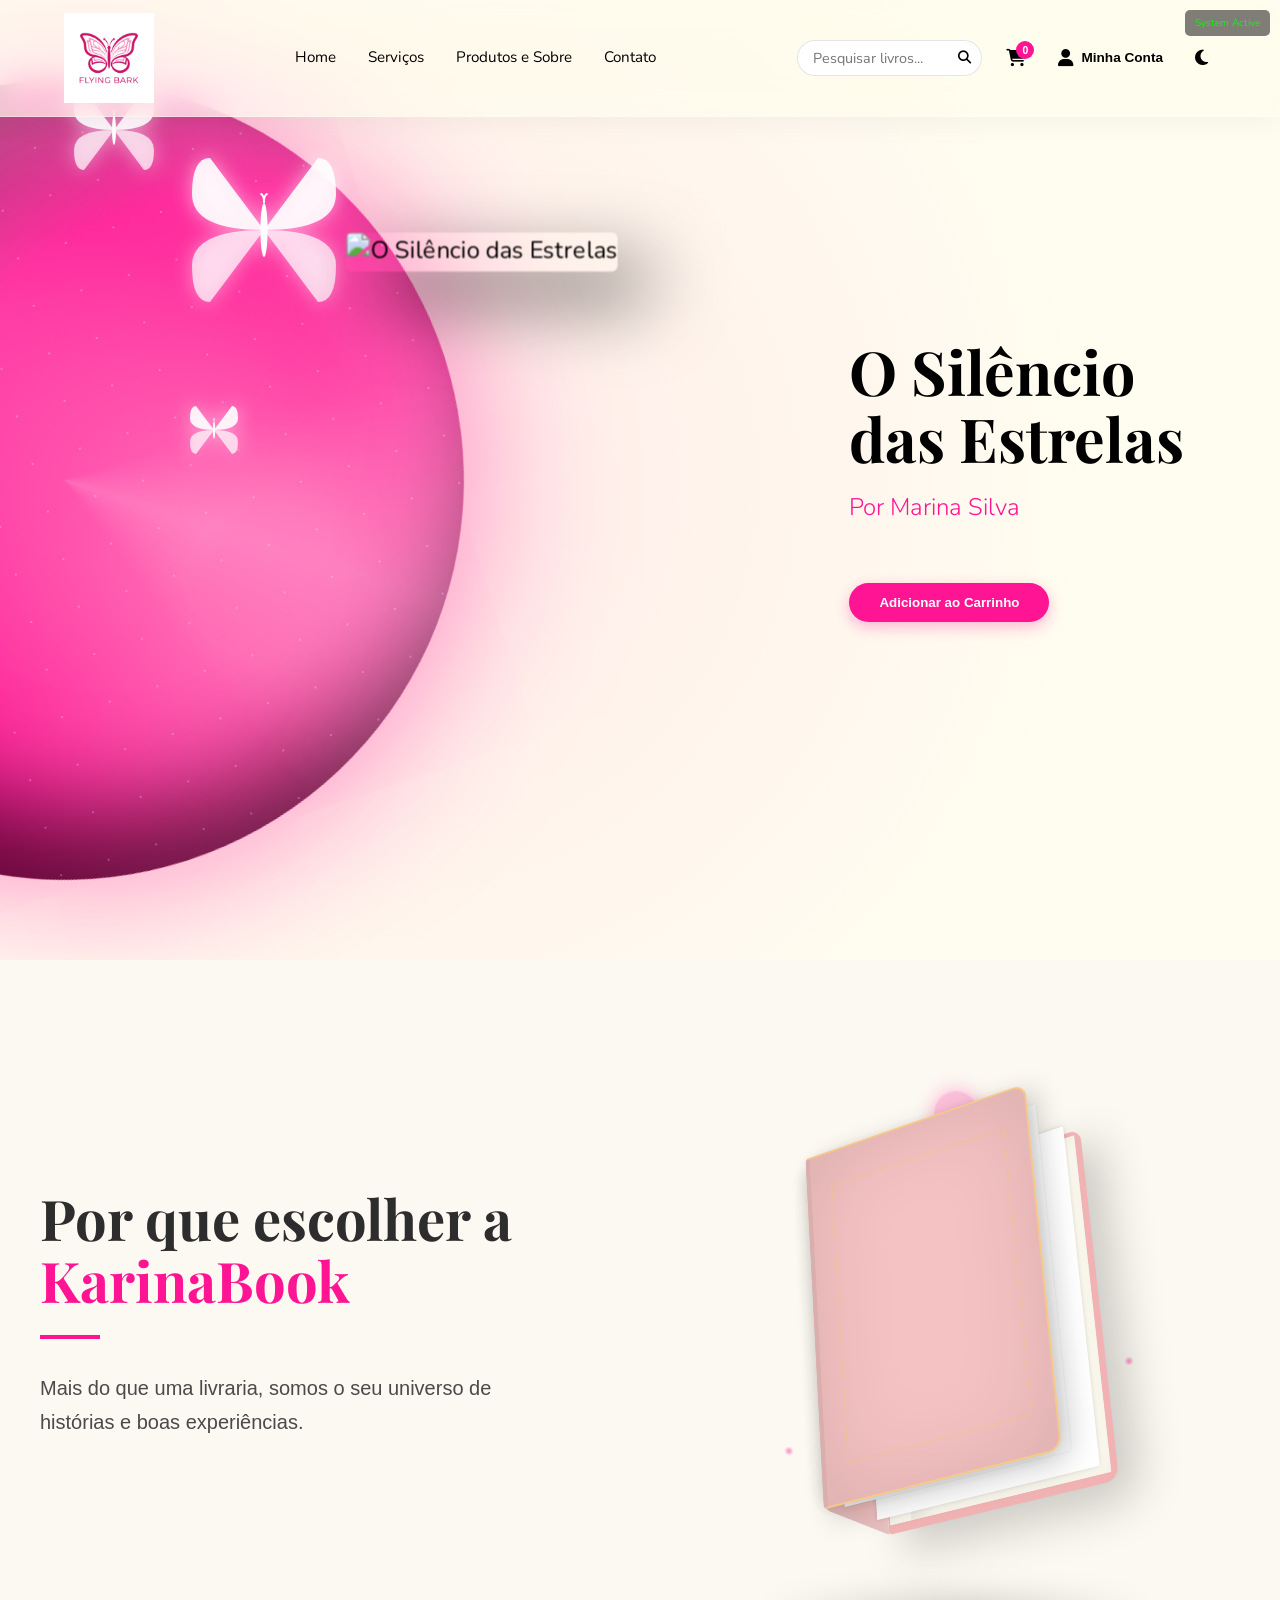
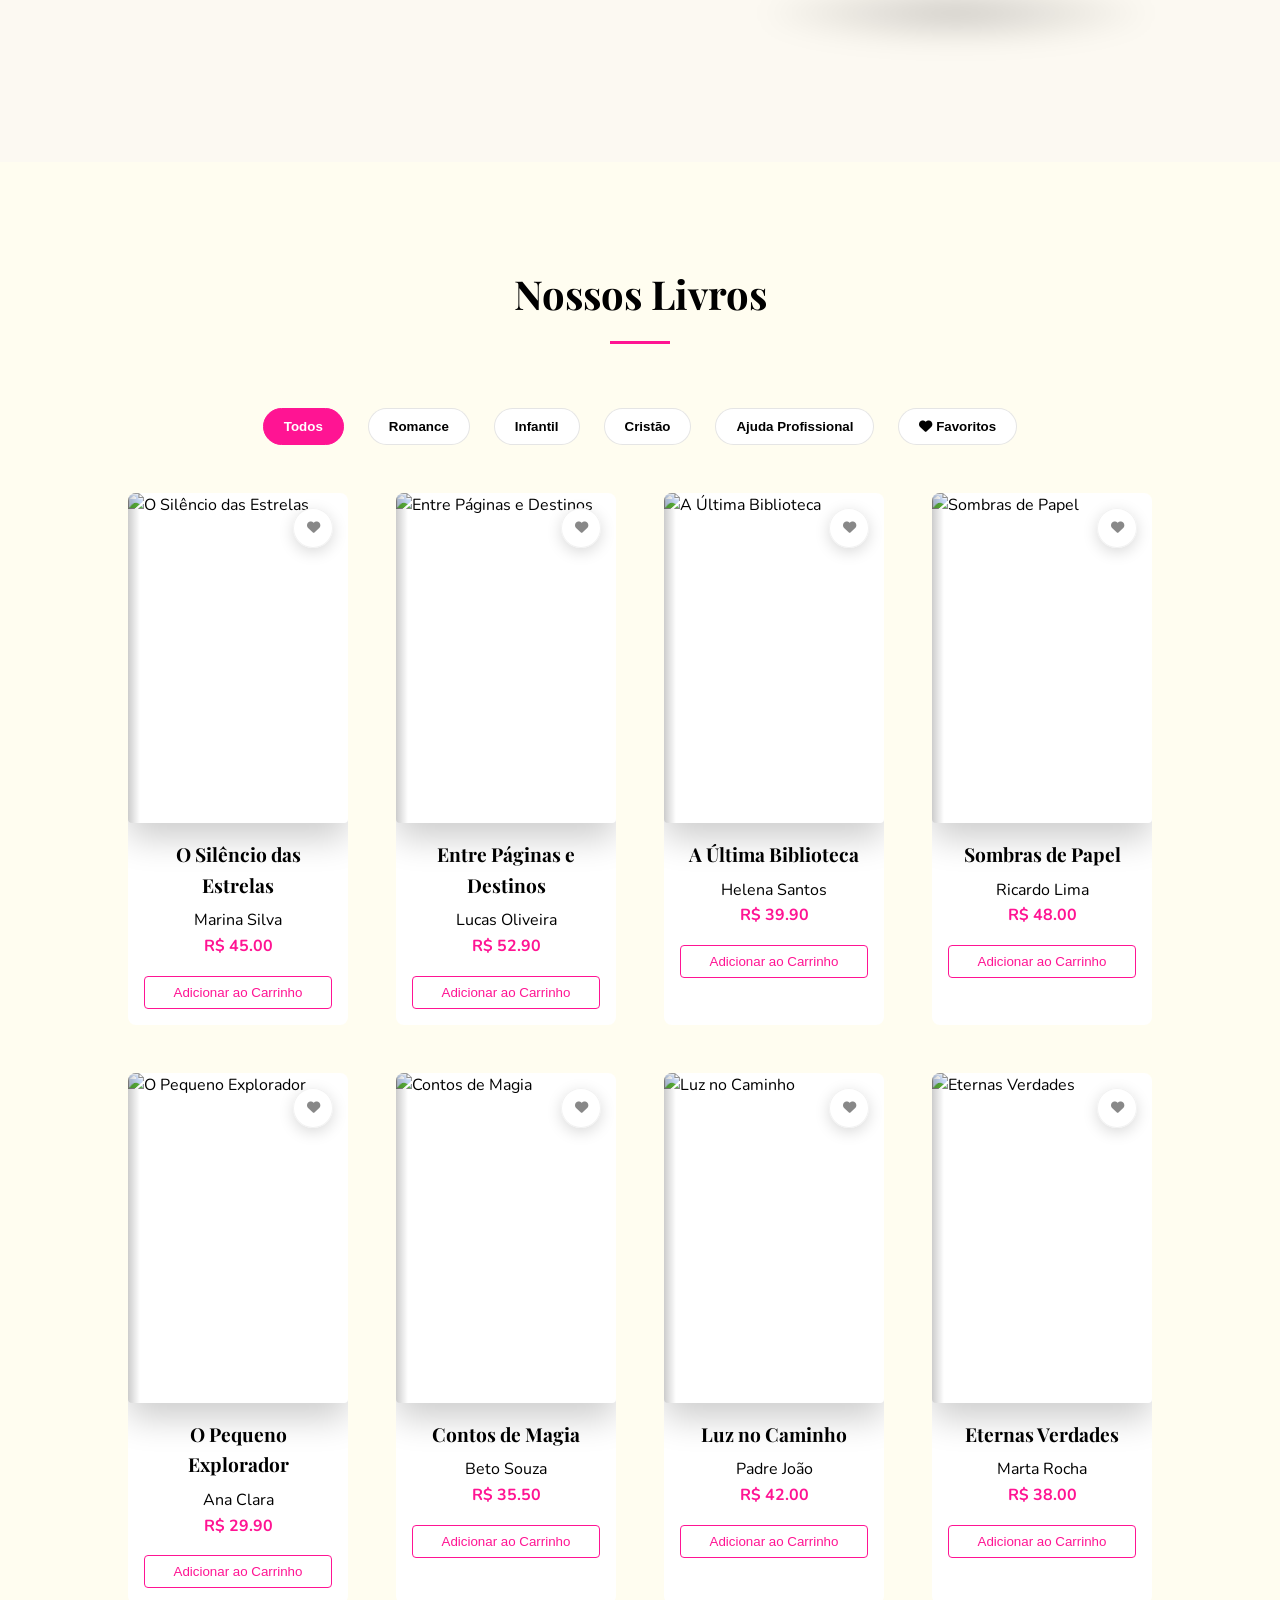
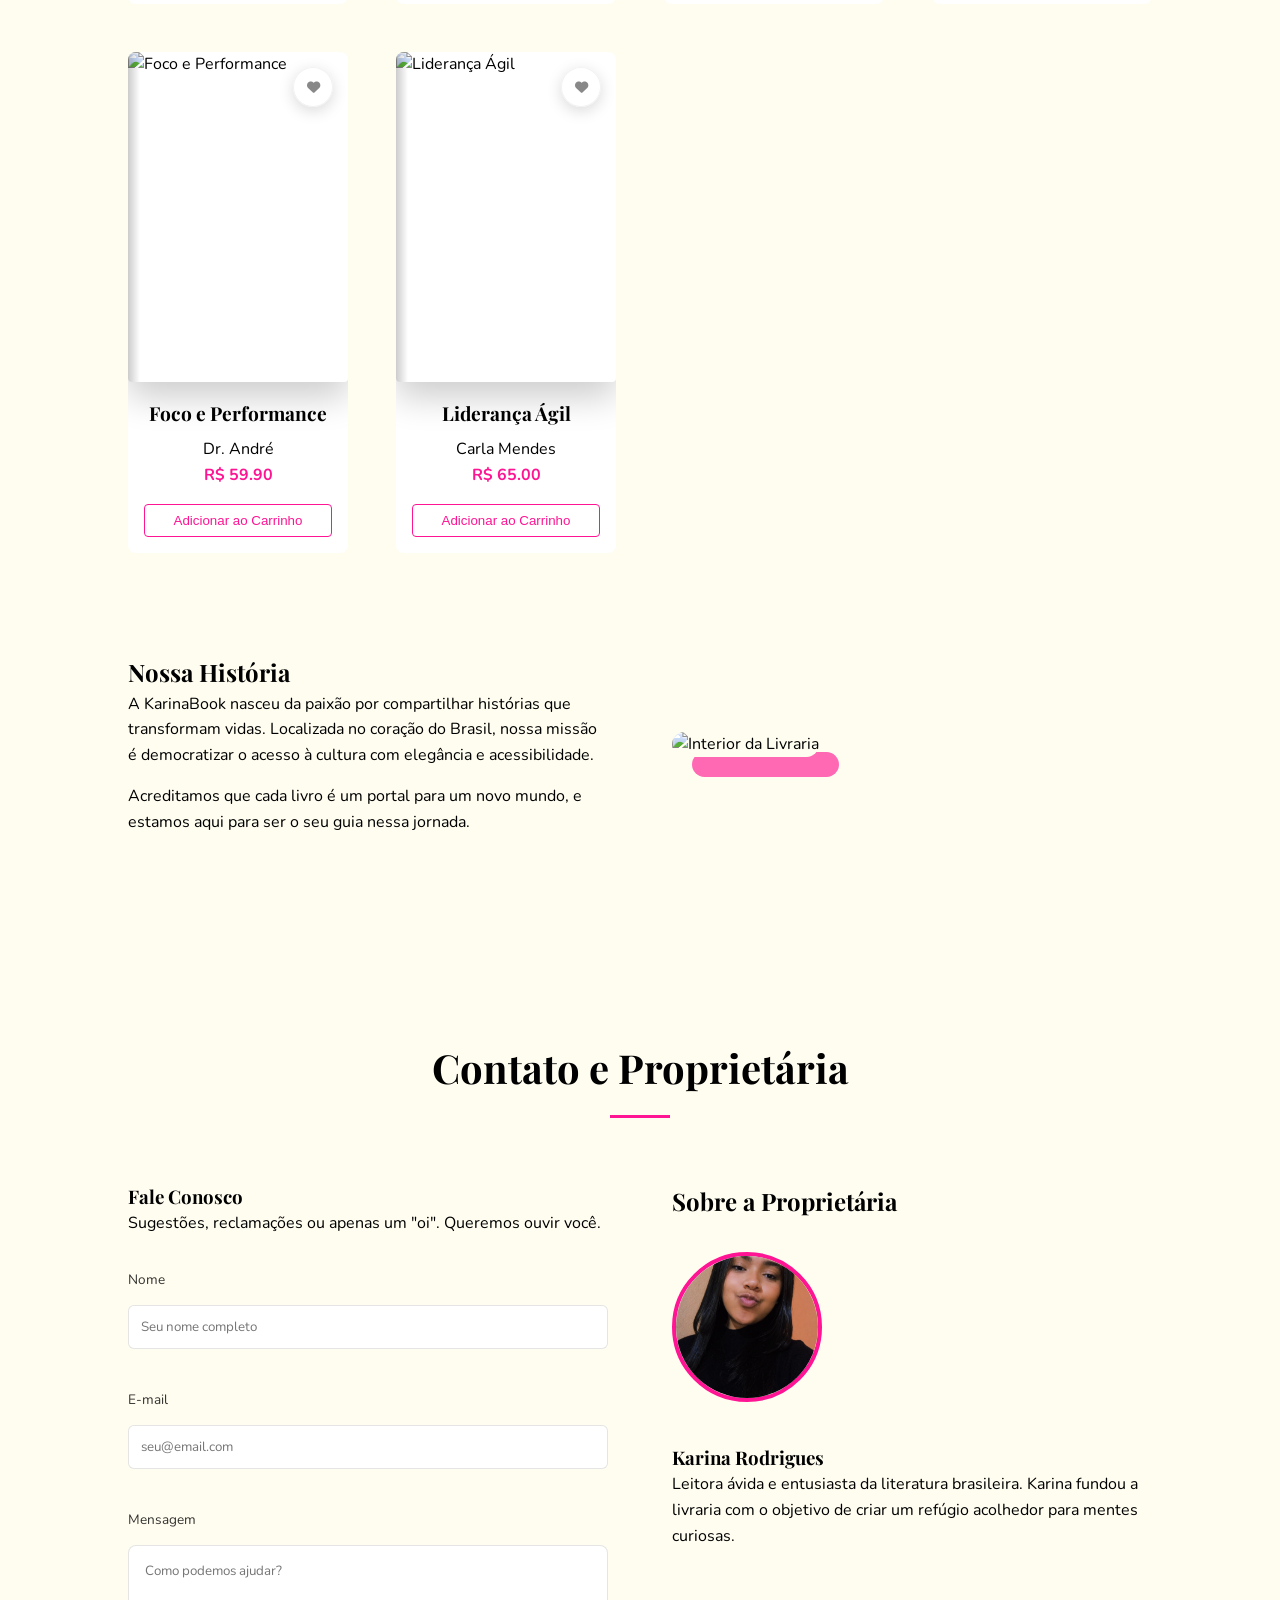
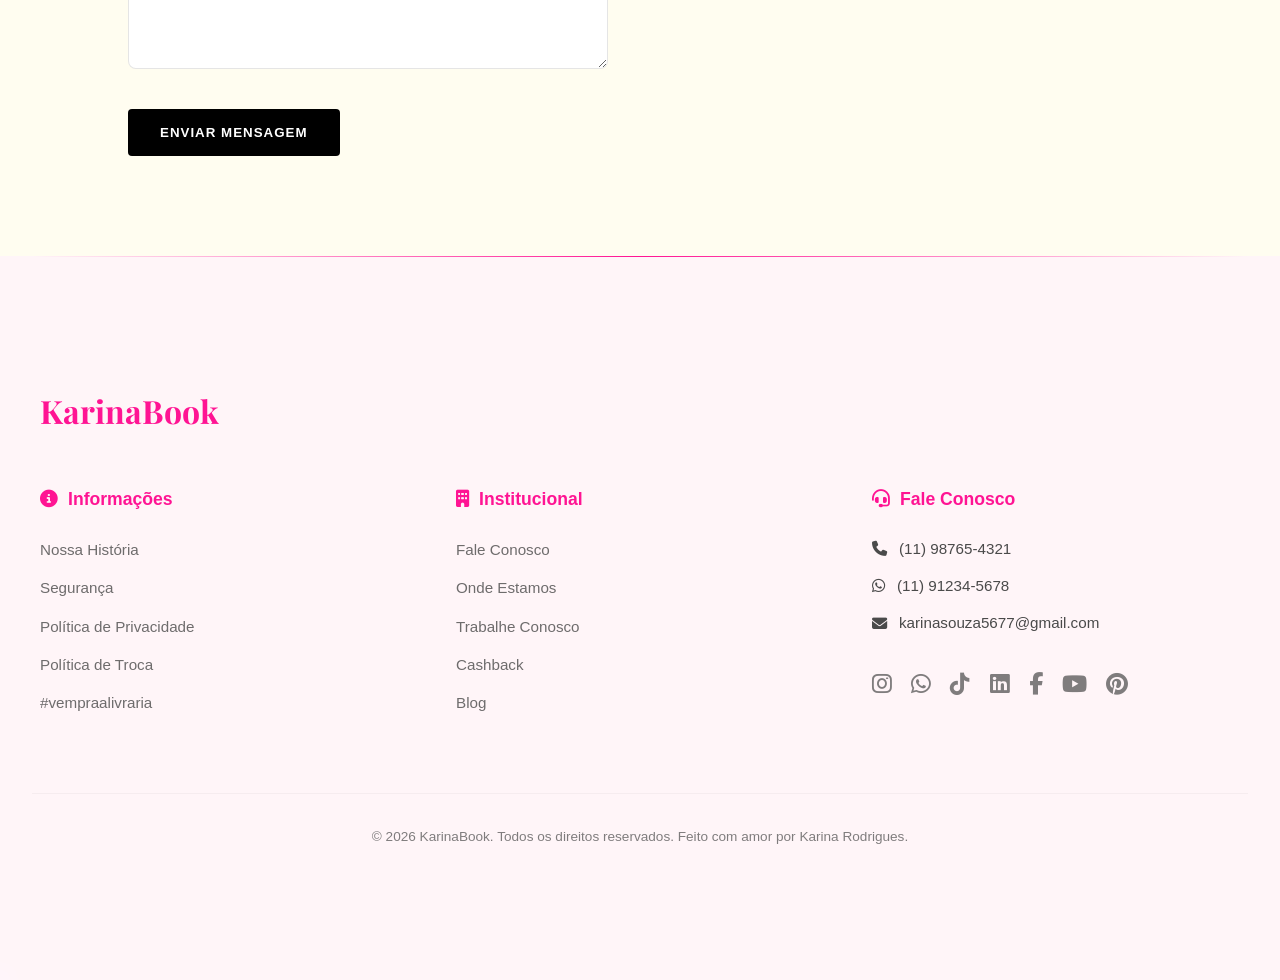
==== commit 8326af23: "Atualização livro animado" ====
--- a/index.html
+++ b/index.html
@@ -116,40 +116,73 @@
                             <div class="book-3d-wrapper">
                                 <div class="book-3d" id="interactive-book">
                                     <div class="book-spine"></div>
-                                    <div class="book-cover front"></div>
+                                    <div class="book-cover front">
+                                        <div class="cover-inside"></div>
+                                    </div>
                                     <div class="book-cover back"></div>
                                     <div class="book-pages-stack">
                                         <div class="page-base left">
-                                            <div class="page-content" id="book-page-left">
+                                            <div class="page-side page-back" id="book-page-left">
                                                 <p>“Entre páginas e sonhos, cada história revela novos mundos.”</p>
                                                 <div class="text-line"></div>
                                                 <div class="text-line"></div>
                                                 <div class="text-line"></div>
-                                                <div class="text-line"></div>
                                             </div>
                                         </div>
                                         <div class="page-base right">
-                                            <div class="page-content" id="book-page-right">
+                                            <div class="page-side" id="book-page-right">
                                                 <p>“A leitura transforma o comum em extraordinário.”</p>
                                                 <div class="text-line"></div>
                                                 <div class="text-line"></div>
-                                                <div class="text-line"></div>
-                                                <div class="text-line"></div>
                                             </div>
                                         </div>
                                         <div class="page-flip">
-                                            <div class="page-content" id="book-page-flip">
+                                            <div class="page-side page-front" id="book-page-flip-f">
                                                 <p>“Descubra aventuras e infinitas possibilidades.”</p>
                                                 <div class="text-line"></div>
-                                                <div class="text-line"></div>
+                                            </div>
+                                            <div class="page-side page-back" id="book-page-flip-b">
+                                                <p>“A imaginação é o começo de tudo.”</p>
                                                 <div class="text-line"></div>
                                             </div>
                                         </div>
                                         <div class="page-flip second">
-                                            <div class="page-content" id="book-page-flip-2">
-                                                <p>“Cada livro lido é um degrau na escada da sabedoria.”</p>
-                                                <div class="text-line"></div>
-                                                <div class="text-line"></div>
+                                            <div class="page-side page-front" id="book-page-flip-2f">
+                                                <p>“Cada livro lido é um degrau na sabedoria.”</p>
+                                                <div class="text-line"></div>
+                                            </div>
+                                            <div class="page-side page-back" id="book-page-flip-2b">
+                                                <p>“Histórias que ficam para sempre.”</p>
+                                                <div class="text-line"></div>
+                                            </div>
+                                        </div>
+                                        <div class="page-flip third">
+                                            <div class="page-side page-front" id="book-page-flip-3f">
+                                                <p>“Conectando corações e mentes.”</p>
+                                                <div class="text-line"></div>
+                                            </div>
+                                            <div class="page-side page-back" id="book-page-flip-3b">
+                                                <p>“O saber não ocupa lugar.”</p>
+                                                <div class="text-line"></div>
+                                            </div>
+                                        </div>
+                                        <div class="page-flip fourth">
+                                            <div class="page-side page-front" id="book-page-flip-4f">
+                                                <p>“A magia da leitura é infinita.”</p>
+                                                <div class="text-line"></div>
+                                            </div>
+                                            <div class="page-side page-back" id="book-page-flip-4b">
+                                                <p>“Explore novos horizontes.”</p>
+                                                <div class="text-line"></div>
+                                            </div>
+                                        </div>
+                                        <div class="page-flip fifth">
+                                            <div class="page-side page-front" id="book-page-flip-5f">
+                                                <p>“Um futuro cheio de luz e livros.”</p>
+                                                <div class="text-line"></div>
+                                            </div>
+                                            <div class="page-side page-back" id="book-page-flip-5b">
+                                                <p>“Ler é sonhar acordado.”</p>
                                                 <div class="text-line"></div>
                                             </div>
                                         </div>
--- a/style.css
+++ b/style.css
@@ -1603,7 +1603,7 @@
     position: relative;
     transform-style: preserve-3d;
     transform: rotateX(20deg) rotateY(-30deg) rotateZ(-5deg);
-    transition: transform 1s cubic-bezier(0.2, 0.8, 0.2, 1);
+    transition: transform 1.2s cubic-bezier(0.2, 0.8, 0.2, 1);
 }
 
 .book-3d-wrapper:hover .book-3d {
@@ -1622,6 +1622,18 @@
     box-shadow: 
         inset 5px 0 25px rgba(0,0,0,0.15),
         inset -5px 0 15px rgba(255,255,255,0.4);
+    display: flex;
+    align-items: center;
+    justify-content: center;
+}
+
+.book-spine::after {
+    content: 'Karinabook';
+    font-family: 'Playfair Display', serif;
+    font-size: 1.2rem;
+    color: rgba(0,0,0,0.2);
+    transform: rotate(90deg);
+    white-space: nowrap;
 }
 
 .book-cover {
@@ -1638,8 +1650,48 @@
     transform-origin: left;
     transform: translateZ(60px); /* Adjusted for 120px total thickness */
     z-index: 10;
-    background: linear-gradient(135deg, #fce4ec 0%, #f4c2c2 100%);
-    border-left: 1px solid rgba(255,255,255,0.5);
+    background: #f4c2c2 linear-gradient(rgba(0,0,0,0.1), rgba(0,0,0,0.1)), url('images/rabbit_cover.png');
+    background-size: cover;
+    background-position: center;
+    border: 2px solid rgba(255, 215, 0, 0.3); /* Subtle gold border */
+    border-left: 5px solid rgba(0,0,0,0.1);
+    box-shadow: inset 0 0 100px rgba(0,0,0,0.1), 10px 10px 30px rgba(0,0,0,0.2);
+    transform-style: preserve-3d;
+}
+
+.book-cover.front::after {
+    content: '';
+    position: absolute;
+    top: 10%;
+    left: 10%;
+    right: 10%;
+    bottom: 10%;
+    border: 1px solid rgba(255, 215, 0, 0.2);
+    pointer-events: none;
+}
+
+.cover-inside {
+    position: absolute;
+    top: 0;
+    left: 0;
+    width: 100%;
+    height: 100%;
+    background: #fdfaf0;
+    transform: rotateY(180deg) translateZ(1px);
+    backface-visibility: hidden;
+    border-radius: 14px 4px 4px 14px;
+    box-shadow: inset 10px 0 30px rgba(0,0,0,0.05);
+    display: flex;
+    align-items: center;
+    justify-content: center;
+}
+
+.cover-inside::after {
+    content: 'KarinaBook';
+    font-family: 'Playfair Display', serif;
+    font-size: 1.5rem;
+    color: rgba(141, 122, 110, 0.3);
+    transform: rotate(-90deg);
 }
 
 .book-3d-wrapper:hover .book-cover.front {
@@ -1662,6 +1714,7 @@
     transform-style: preserve-3d;
     z-index: 5;
     transform: translateZ(0px);
+    transform-style: preserve-3d;
 }
 
 /* Enhanced Multiple Page Layers for "Full" look */
@@ -1693,6 +1746,7 @@
     box-shadow: inset 0 0 25px rgba(0,0,0,0.07);
     transform-origin: left;
     transition: transform 1s cubic-bezier(0.2, 0.8, 0.2, 1);
+    transform-style: preserve-3d;
 }
 
 .page-base.left {
@@ -1710,17 +1764,7 @@
     background: #fcf9eb;
 }
 
-.page-content {
-    padding: 40px 25px;
-    height: 100%;
-    display: flex;
-    flex-direction: column;
-    gap: 15px;
-    pointer-events: none;
-    backface-visibility: hidden;
-}
-
-.page-content p {
+.page-content p, .page-side p {
     font-family: 'Playfair Display', serif;
     font-size: 0.9rem;
     color: #8d7a6e;
@@ -1730,6 +1774,50 @@
     text-align: justify;
 }
 
+.page-side {
+    position: absolute;
+    width: 100%;
+    height: 100%;
+    padding: 40px 25px;
+    display: flex;
+    flex-direction: column;
+    gap: 15px;
+    pointer-events: none;
+    backface-visibility: hidden;
+    background: #fdfaf0;
+    box-shadow: inset 0 0 25px rgba(0,0,0,0.05);
+}
+
+.page-side::before {
+    content: '';
+    position: absolute;
+    top: 0;
+    width: 30px;
+    height: 100%;
+    background: linear-gradient(to right, rgba(0,0,0,0.05), transparent);
+    pointer-events: none;
+}
+
+.page-front::before {
+    left: 0;
+}
+
+.page-back::before {
+    right: 0;
+    background: linear-gradient(to left, rgba(0,0,0,0.05), transparent);
+}
+
+.page-front {
+    z-index: 2;
+    border-radius: 0 8px 8px 0;
+}
+
+.page-back {
+    z-index: 1;
+    transform: rotateY(180deg);
+    border-radius: 8px 0 0 8px;
+}
+
 .text-line {
     height: 1px;
     background: rgba(141, 122, 110, 0.2);
@@ -1743,6 +1831,7 @@
     background: #fdfaf0;
     transform-origin: left;
     transition: transform 1.2s cubic-bezier(0.2, 0.8, 0.2, 1);
+    transform-style: preserve-3d;
     box-shadow: -8px 0 25px rgba(0,0,0,0.04);
     border-radius: 0 8px 8px 0;
     z-index: 6;
@@ -1760,7 +1849,37 @@
 }
 
 .book-3d-wrapper:hover .page-flip.second {
-    transform: translateZ(56px) rotateY(-130deg);
+    transform: translate3d(56px, 0, 0) rotateY(-130deg);
+}
+
+.page-flip.third {
+    z-index: 4;
+    transition-delay: 0.2s;
+    transform: translateZ(54px);
+}
+
+.book-3d-wrapper:hover .page-flip.third {
+    transform: translate3d(54px, 0, 0) rotateY(-115deg);
+}
+
+.page-flip.fourth {
+    z-index: 3;
+    transition-delay: 0.3s;
+    transform: translateZ(52px);
+}
+
+.book-3d-wrapper:hover .page-flip.fourth {
+    transform: translate3d(52px, 0, 0) rotateY(-100deg);
+}
+
+.page-flip.fifth {
+    z-index: 2;
+    transition-delay: 0.4s;
+    transform: translateZ(50px);
+}
+
+.book-3d-wrapper:hover .page-flip.fifth {
+    transform: translate3d(50px, 0, 0) rotateY(-85deg);
 }
 
 .book-shadow {
